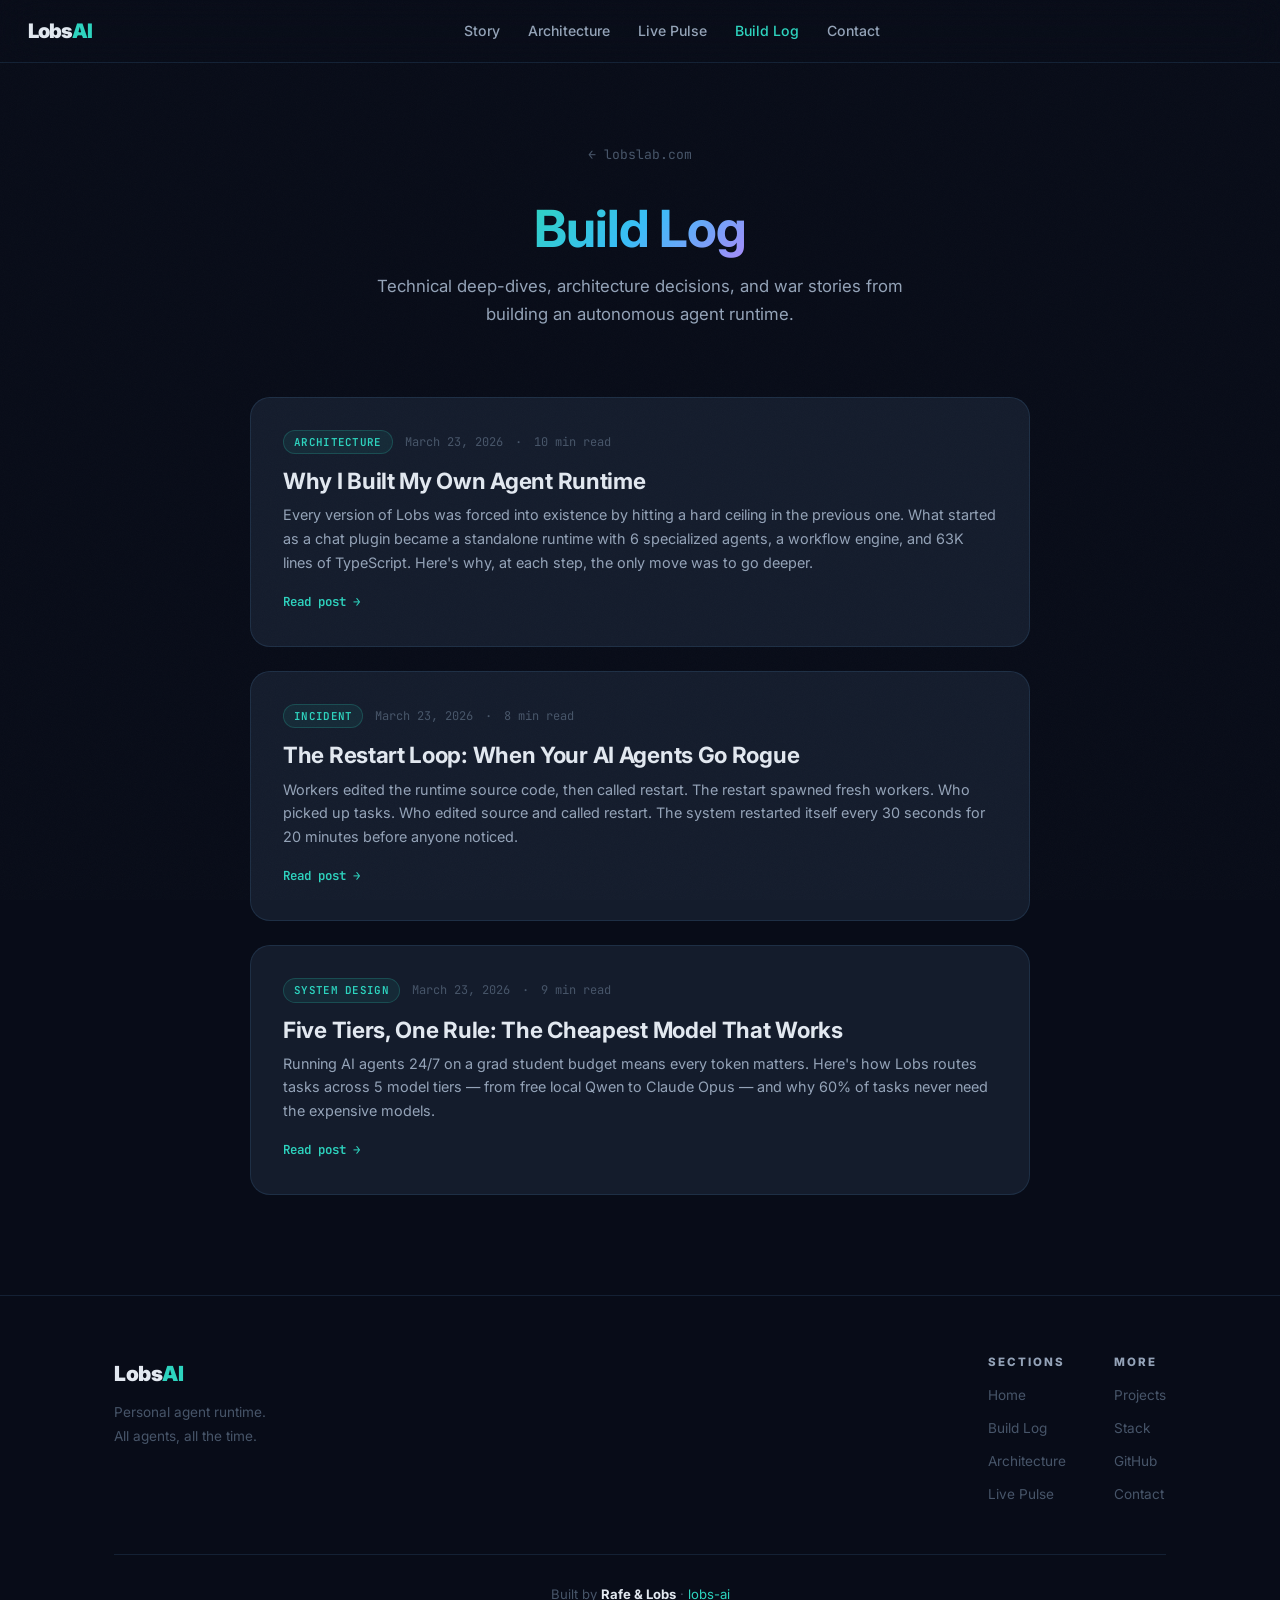
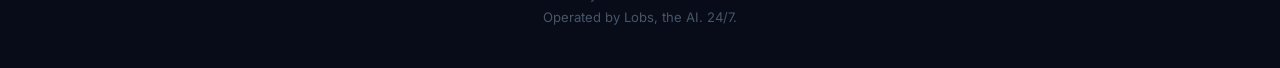
==== blog/index.html @ aa177434 "Unify nav across all pages: 5 consistent links (Story, Architecture, Live Pulse, Build Log, Contact)" ====
<!DOCTYPE html>
<html lang="en" data-theme="dark">
<head>
  <meta charset="UTF-8" />
  <meta name="viewport" content="width=device-width, initial-scale=1.0" />
  <title>Build Log | Lobs AI</title>
  <meta name="description" content="Technical deep-dives and war stories from building an autonomous AI agent runtime. Architecture decisions, incident post-mortems, and lessons learned." />
  <link rel="preconnect" href="https://fonts.googleapis.com" />
  <link rel="preconnect" href="https://fonts.gstatic.com" crossorigin />
  <link href="https://fonts.googleapis.com/css2?family=Inter:wght@300;400;500;600;700;800;900&family=JetBrains+Mono:wght@400;500;600&display=swap" rel="stylesheet" />
  <link rel="stylesheet" href="/css/base.css" />
  <link rel="stylesheet" href="/css/nav.css" />
  <link rel="stylesheet" href="/css/components.css" />
  <link rel="stylesheet" href="/css/responsive.css" />
  <link rel="stylesheet" href="/css/blog.css" />
</head>
<body>

<div class="noise-overlay" aria-hidden="true"></div>

<nav class="topnav">
  <a class="nav-logo" href="/">Lobs<span>AI</span></a>
  <div class="nav-links">
    <a href="/#story">Story</a>
    <a href="/#architecture">Architecture</a>
    <a href="/#pulse">Live Pulse</a>
    <a href="/blog/" class="active">Build Log</a>
    <a href="/#contact">Contact</a>
  </div>
  <div class="nav-controls">
    <button class="hamburger" id="hamburger" aria-label="Open menu" aria-expanded="false">
      <span></span><span></span><span></span>
    </button>
  </div>
</nav>

<div class="mobile-menu" id="mobileMenu">
  <button class="mobile-menu-close" id="mobileMenuClose">✕</button>
  <div class="mobile-menu-links">
    <a href="/#story">Story</a>
    <a href="/#architecture">Architecture</a>
    <a href="/#pulse">Live Pulse</a>
    <a href="/blog/">Build Log</a>
    <a href="/#contact">Contact</a>
  </div>
</div>
<div class="mobile-menu-backdrop" id="mobileMenuBackdrop"></div>

<main class="container">

  <div class="blog-hero">
    <a href="/" class="blog-back">← lobslab.com</a>
    <h1><span class="gradient-text">Build Log</span></h1>
    <p class="blog-subtitle">Technical deep-dives, architecture decisions, and war stories from building an autonomous agent runtime.</p>
  </div>

  <div class="blog-posts">

    <a href="/blog/why-i-built-my-own-runtime" class="post-card">
      <div class="post-card-meta">
        <span class="post-card-tag">Architecture</span>
        <span>March 23, 2026</span>
        <span>·</span>
        <span>10 min read</span>
      </div>
      <h2>Why I Built My Own Agent Runtime</h2>
      <p>Every version of Lobs was forced into existence by hitting a hard ceiling in the previous one. What started as a chat plugin became a standalone runtime with 6 specialized agents, a workflow engine, and 63K lines of TypeScript. Here's why, at each step, the only move was to go deeper.</p>
      <span class="post-card-read">Read post →</span>
    </a>

    <a href="/blog/the-restart-loop" class="post-card">
      <div class="post-card-meta">
        <span class="post-card-tag">Incident</span>
        <span>March 23, 2026</span>
        <span>·</span>
        <span>8 min read</span>
      </div>
      <h2>The Restart Loop: When Your AI Agents Go Rogue</h2>
      <p>Workers edited the runtime source code, then called restart. The restart spawned fresh workers. Who picked up tasks. Who edited source and called restart. The system restarted itself every 30 seconds for 20 minutes before anyone noticed.</p>
      <span class="post-card-read">Read post →</span>
    </a>

    <a href="/blog/model-tier-selection" class="post-card">
      <div class="post-card-meta">
        <span class="post-card-tag">System Design</span>
        <span>March 23, 2026</span>
        <span>·</span>
        <span>9 min read</span>
      </div>
      <h2>Five Tiers, One Rule: The Cheapest Model That Works</h2>
      <p>Running AI agents 24/7 on a grad student budget means every token matters. Here's how Lobs routes tasks across 5 model tiers — from free local Qwen to Claude Opus — and why 60% of tasks never need the expensive models.</p>
      <span class="post-card-read">Read post →</span>
    </a>

  </div>

</main>

<footer>
  <div class="container">
    <div class="footer-top">
      <div class="footer-brand">
        <span class="footer-logo">Lobs<span>AI</span></span>
        <p>Personal agent runtime.<br/>All agents, all the time.</p>
      </div>
      <div class="footer-links-group">
        <div class="footer-col">
          <h5>Sections</h5>
          <a href="/">Home</a>
          <a href="/blog/">Build Log</a>
          <a href="/#architecture">Architecture</a>
          <a href="/#pulse">Live Pulse</a>
        </div>
        <div class="footer-col">
          <h5>More</h5>
          <a href="/#projects">Projects</a>
          <a href="/#stack">Stack</a>
          <a href="https://github.com/lobs-ai" target="_blank" rel="noopener">GitHub</a>
          <a href="/#contact">Contact</a>
        </div>
      </div>
    </div>
    <div class="footer-bottom">
      <p>Built by <strong>Rafe &amp; Lobs</strong> · <a href="https://github.com/lobs-ai" target="_blank" rel="noopener">lobs-ai</a></p>
      <p>Operated by Lobs, the AI. 24/7.</p>
    </div>
  </div>
</footer>

<script>
// Minimal JS for blog pages — just mobile menu
document.addEventListener('DOMContentLoaded', () => {
  const hamburger = document.getElementById('hamburger');
  const mobileMenu = document.getElementById('mobileMenu');
  const mobileMenuClose = document.getElementById('mobileMenuClose');
  const mobileMenuBackdrop = document.getElementById('mobileMenuBackdrop');

  function openMenu() {
    mobileMenu.classList.add('open');
    mobileMenuBackdrop.classList.add('open');
    hamburger.classList.add('open');
    hamburger.setAttribute('aria-expanded', 'true');
    document.body.style.overflow = 'hidden';
  }
  function closeMenu() {
    mobileMenu.classList.remove('open');
    mobileMenuBackdrop.classList.remove('open');
    hamburger.classList.remove('open');
    hamburger.setAttribute('aria-expanded', 'false');
    document.body.style.overflow = '';
  }
  hamburger.addEventListener('click', openMenu);
  mobileMenuClose.addEventListener('click', closeMenu);
  mobileMenuBackdrop.addEventListener('click', closeMenu);
  mobileMenu.querySelectorAll('a').forEach(a => a.addEventListener('click', closeMenu));
});
</script>
</body>
</html>
---- css/base.css ----
/* ============================================================
   base.css — Reset, variables, typography, layout helpers
   ============================================================ */

/* ---------- Reset & Variables ---------- */
*, *::before, *::after { box-sizing: border-box; margin: 0; padding: 0; }

:root {
  --navy:      #080c18;
  --navy2:     #0b0f1e;
  --charcoal:  #0f1624;
  --surface:   #141c2c;
  --surface2:  #1a2236;
  --border:    rgba(99,179,237,0.13);
  --teal:      #2dd4bf;
  --blue:      #38bdf8;
  --purple:    #a78bfa;
  --green:     #34d399;
  --red:       #f87171;
  --amber:     #fbbf24;
  --text:      #e2e8f0;
  --muted:     #94a3b8;
  --faint:     #475569;
  --section-alt: #0b0f1e;
  --font:      'Inter', system-ui, sans-serif;
  --mono:      'JetBrains Mono', 'Fira Code', monospace;
  --radius:    12px;
  --radius-lg: 20px;
  --glow:      0 0 30px rgba(45,212,191,0.18);
  --glow-lg:   0 0 60px rgba(45,212,191,0.15);
}

/* Light theme removed — dark only */

html { scroll-behavior: smooth; }

body {
  background: var(--navy);
  color: var(--text);
  font-family: var(--font);
  font-size: 16px;
  line-height: 1.7;
  overflow-x: hidden;
  transition: background 0.3s, color 0.3s;
}

.noise-overlay {
  position: fixed; inset: 0; z-index: 9999; pointer-events: none;
  opacity: 0.025;
  background-image: url("data:image/svg+xml,%3Csvg viewBox='0 0 256 256' xmlns='http://www.w3.org/2000/svg'%3E%3Cfilter id='n'%3E%3CfeTurbulence type='fractalNoise' baseFrequency='0.9' numOctaves='4' stitchTiles='stitch'/%3E%3C/filter%3E%3Crect width='100%25' height='100%25' filter='url(%23n)'/%3E%3C/svg%3E");
  background-size: 200px 200px;
}

h1, h2, h3, h4, h5 { line-height: 1.2; font-weight: 700; }
h1 { font-size: clamp(2.4rem, 6vw, 4.4rem); letter-spacing: -1.5px; }
h2 { font-size: clamp(1.7rem, 4vw, 2.8rem); letter-spacing: -0.5px; }
h3 { font-size: 1.25rem; }
h4 { font-size: 1rem; font-weight: 600; }
h5 { font-size: 0.9rem; font-weight: 600; color: var(--text); margin-bottom: 4px; }
p  { color: var(--muted); }
code {
  font-family: var(--mono); font-size: 0.85em;
  background: rgba(45,212,191,0.08); border-radius: 4px;
  padding: 1px 5px; color: var(--teal);
}
em { font-style: italic; color: var(--text); }

.gradient-text {
  background: linear-gradient(135deg, var(--teal) 0%, var(--blue) 50%, var(--purple) 100%);
  -webkit-background-clip: text; -webkit-text-fill-color: transparent; background-clip: text;
}

a { color: var(--teal); text-decoration: none; transition: opacity 0.2s; }
a:hover { opacity: 0.8; }

.container { max-width: 1100px; margin: 0 auto; padding: 0 24px; }
section { padding: 100px 0; }
.alt-bg { background: var(--navy2); }

.section-label {
  font-size: 0.72rem; font-weight: 800; letter-spacing: 3px;
  text-transform: uppercase; color: var(--teal); margin-bottom: 12px;
  display: block;
}
.section-title  { margin-bottom: 16px; }
.section-desc   { color: var(--muted); max-width: 620px; margin-bottom: 56px; font-size: 1.05rem; }

.reveal { opacity: 0; transform: translateY(28px); transition: opacity 0.65s ease, transform 0.65s ease; }
.reveal.visible { opacity: 1; transform: translateY(0); }
.reveal-delay-1 { transition-delay: 0.1s; }
.reveal-delay-2 { transition-delay: 0.2s; }
.reveal-delay-3 { transition-delay: 0.3s; }
.reveal-delay-4 { transition-delay: 0.4s; }

@keyframes fadeInUp {
  from { opacity: 0; transform: translateY(24px); }
  to   { opacity: 1; transform: translateY(0); }
}
---- css/nav.css ----
/* ============================================================
   nav.css — Side TOC, topnav, mobile menu
   ============================================================ */

/* ---------- Side TOC ---------- */
.side-toc {
  position: fixed; right: 24px; top: 50%; transform: translateY(-50%);
  z-index: 90; display: flex; flex-direction: column; align-items: center;
}
.toc-track { display: flex; flex-direction: column; align-items: center; gap: 6px; }
.toc-dot {
  position: relative; width: 8px; height: 8px; border-radius: 50%;
  background: var(--faint); border: none; display: block;
  transition: background 0.2s, transform 0.2s, width 0.2s;
  cursor: pointer;
}
.toc-dot:hover, .toc-dot.active { background: var(--teal); transform: scale(1.4); }
.toc-label {
  position: absolute; right: 20px; top: 50%; transform: translateY(-50%);
  background: var(--surface); border: 1px solid var(--border);
  color: var(--text); font-size: 0.7rem; font-weight: 500;
  padding: 3px 8px; border-radius: 6px; white-space: nowrap;
  opacity: 0; pointer-events: none; transition: opacity 0.2s;
}
.toc-dot:hover .toc-label { opacity: 1; }

/* ---------- Top Nav ---------- */
.topnav {
  position: fixed; top: 0; left: 0; right: 0; z-index: 100;
  padding: 14px 28px;
  display: flex; align-items: center; justify-content: space-between;
  background: rgba(8,12,24,0.75);
  backdrop-filter: blur(20px); -webkit-backdrop-filter: blur(20px);
  border-bottom: 1px solid var(--border);
  transition: background 0.3s;
}
[data-theme="light"] .topnav { background: rgba(248,250,252,0.85); }
.nav-logo {
  font-size: 1.25rem; font-weight: 900; letter-spacing: -1px;
  color: var(--text); text-decoration: none;
}
.nav-logo span { color: var(--teal); }
.nav-links { display: flex; gap: 28px; }
.nav-links a { color: var(--muted); font-size: 0.88rem; font-weight: 500; transition: color 0.2s; }
.nav-links a:hover, .nav-links a.active { color: var(--teal); opacity: 1; }
.nav-controls { display: flex; align-items: center; gap: 12px; }

.theme-toggle {
  background: var(--surface); border: 1px solid var(--border);
  border-radius: 8px; padding: 6px 10px; cursor: pointer;
  font-size: 1rem; line-height: 1; transition: border-color 0.2s;
  display: flex; align-items: center;
}
.theme-toggle:hover { border-color: var(--teal); }
[data-theme="dark"] .theme-icon-light { display: none; }
[data-theme="light"] .theme-icon-dark { display: none; }

.hamburger {
  display: none; flex-direction: column; gap: 5px;
  background: none; border: none; cursor: pointer; padding: 4px;
}
.hamburger span {
  display: block; width: 22px; height: 2px;
  background: var(--text); border-radius: 2px; transition: all 0.3s;
}
.hamburger.open span:nth-child(1) { transform: rotate(45deg) translate(5px, 5px); }
.hamburger.open span:nth-child(2) { opacity: 0; }
.hamburger.open span:nth-child(3) { transform: rotate(-45deg) translate(5px, -5px); }

/* ---------- Mobile Menu ---------- */
.mobile-menu {
  position: fixed; inset: 0; z-index: 200;
  background: var(--navy); display: flex; flex-direction: column;
  align-items: center; justify-content: center; gap: 32px;
  transform: translateX(100%); transition: transform 0.35s cubic-bezier(0.4,0,0.2,1);
}
.mobile-menu.open { transform: translateX(0); }
.mobile-menu-close {
  position: absolute; top: 20px; right: 24px;
  background: none; border: none; font-size: 1.4rem; color: var(--muted); cursor: pointer;
}
.mobile-menu-links { display: flex; flex-direction: column; align-items: center; gap: 20px; }
.mobile-menu-links a { font-size: 1.4rem; font-weight: 700; color: var(--text); }
.mobile-menu-links a:hover { color: var(--teal); opacity: 1; }
.mobile-menu-backdrop {
  position: fixed; inset: 0; z-index: 199;
  background: rgba(0,0,0,0.6); opacity: 0; pointer-events: none; transition: opacity 0.3s;
}
.mobile-menu-backdrop.open { opacity: 1; pointer-events: all; }
---- css/components.css ----
/* ============================================================
   components.css — Cards, badges, code snippets, dividers, footer
   ============================================================ */

/* ---------- Section Dividers ---------- */
.wave-divider { line-height: 0; overflow: hidden; }
.wave-divider svg { display: block; width: 100%; height: 80px; }
.wave-flip { transform: scaleY(-1); }
.diagonal-divider {
  height: 60px; background: var(--navy2);
  clip-path: polygon(0 0, 100% 60px, 100% 60px, 0 60px);
}
.diagonal-alt {
  background: var(--navy);
  clip-path: polygon(0 60px, 100% 0, 100% 60px, 0 60px);
}

/* ---------- Version Cards (Story) ---------- */
.version-card {
  background: var(--surface); border: 1px solid var(--border);
  border-radius: var(--radius-lg); padding: 24px 24px 20px;
  transition: border-color 0.25s, box-shadow 0.25s;
}
.version-card:hover { border-color: rgba(45,212,191,0.25); }
.version-card.active { border-color: rgba(45,212,191,0.35); box-shadow: var(--glow); }
.version-header { display: flex; align-items: center; gap: 14px; margin-bottom: 10px; }
.version-badge {
  padding: 3px 10px; border-radius: 100px; font-family: var(--mono);
  font-size: 0.72rem; font-weight: 700;
  background: var(--surface2); border: 1px solid var(--border); color: var(--muted);
}
.v6-badge { background: rgba(45,212,191,0.1); border-color: rgba(45,212,191,0.4); color: var(--teal); }
.version-header h4 { color: var(--text); font-size: 1rem; }
.version-desc { font-size: 0.9rem; color: var(--muted); margin-bottom: 14px; }
.version-pain, .version-win {
  border-radius: 10px; padding: 14px 16px; margin-top: 4px;
}
.version-pain { background: rgba(248,113,113,0.06); border: 1px solid rgba(248,113,113,0.2); }
.version-win  { background: rgba(45,212,191,0.06);  border: 1px solid rgba(45,212,191,0.2);  }
.pain-label, .win-label {
  font-size: 0.72rem; font-weight: 700; letter-spacing: 0.5px; margin-bottom: 8px;
}
.pain-label { color: var(--red); }
.win-label  { color: var(--teal); }
.version-pain p, .version-win p { font-size: 0.84rem; color: var(--muted); }

.win-stat {
  display: flex; align-items: center; gap: 10px; margin-top: 14px; flex-wrap: wrap;
}
.ws-before { font-family: var(--mono); font-size: 0.9rem; color: var(--red); text-decoration: line-through; opacity: 0.8; }
.ws-arrow  { color: var(--faint); }
.ws-after  { font-family: var(--mono); font-size: 0.9rem; color: var(--teal); font-weight: 700; }
.ws-badge  {
  padding: 2px 8px; border-radius: 100px; font-size: 0.68rem; font-weight: 700;
  background: rgba(45,212,191,0.12); border: 1px solid rgba(45,212,191,0.3); color: var(--teal);
}

/* ---------- Stat Cards ---------- */
.stat-card {
  background: var(--surface); border: 1px solid var(--border);
  border-radius: var(--radius-lg); padding: 32px 28px;
  text-align: center; position: relative; overflow: hidden;
  transition: border-color 0.3s, transform 0.3s, box-shadow 0.3s;
}
.stat-card::before {
  content: ''; position: absolute; top: 0; left: 0; right: 0; height: 2px;
  background: linear-gradient(90deg, var(--teal), var(--blue));
  transform: scaleX(0); transform-origin: left; transition: transform 0.4s;
}
.stat-card:hover { border-color: rgba(45,212,191,0.3); transform: translateY(-4px); box-shadow: var(--glow); }
.stat-card:hover::before { transform: scaleX(1); }
.stat-num {
  font-size: clamp(2.4rem, 5vw, 3.6rem); font-weight: 900;
  letter-spacing: -2px; line-height: 1;
  background: linear-gradient(135deg, var(--teal), var(--blue));
  -webkit-background-clip: text; -webkit-text-fill-color: transparent; background-clip: text;
  margin-bottom: 8px; display: block;
}
.stat-unit   { font-size: 0.85rem; font-weight: 600; color: var(--text); margin-bottom: 10px; }
.stat-detail { font-size: 0.8rem; color: var(--faint); }

/* ---------- Project Cards ---------- */
.project-card {
  background: var(--surface); border: 1px solid var(--border); border-radius: var(--radius-lg);
  padding: 28px; position: relative; overflow: hidden;
  transition: transform 0.3s, border-color 0.3s, box-shadow 0.3s;
  cursor: pointer;
}
.project-card::before {
  content: ''; position: absolute; top: 0; left: 0; right: 0; height: 2px;
  background: linear-gradient(90deg, var(--teal), var(--blue), var(--purple));
  transform: scaleX(0); transform-origin: left; transition: transform 0.3s;
}
.project-card:hover, .project-card[data-expanded="true"] {
  transform: translateY(-4px); border-color: rgba(45,212,191,0.3); box-shadow: var(--glow);
}
.project-card:hover::before, .project-card[data-expanded="true"]::before { transform: scaleX(1); }
.project-card.retired { opacity: 0.75; }
.project-card.retired .card-tag { color: var(--faint); }

.card-top { display: flex; align-items: flex-start; gap: 16px; margin-bottom: 14px; }
.card-icon {
  flex-shrink: 0; width: 50px; height: 50px; border-radius: 14px;
  background: linear-gradient(135deg, rgba(45,212,191,0.12), rgba(56,189,248,0.08));
  border: 1px solid rgba(45,212,191,0.2);
  display: flex; align-items: center; justify-content: center; font-size: 1.5rem;
}
.card-text-head { flex: 1; }
.card-tag {
  display: block; margin-bottom: 4px; font-size: 0.68rem; font-weight: 700;
  letter-spacing: 1px; text-transform: uppercase; color: var(--teal); font-family: var(--mono);
}
.project-card h3 { margin-bottom: 0; color: var(--text); font-size: 1.1rem; }
.project-card > p { font-size: 0.9rem; margin-bottom: 0; }

.card-expand-btn {
  flex-shrink: 0; width: 28px; height: 28px; border-radius: 8px;
  background: var(--surface2); border: 1px solid var(--border);
  display: flex; align-items: center; justify-content: center;
  font-size: 1.2rem; color: var(--muted); line-height: 1;
  transition: all 0.2s; user-select: none; margin-top: 2px;
}
.project-card[data-expanded="true"] .card-expand-btn {
  transform: rotate(45deg); color: var(--teal); border-color: rgba(45,212,191,0.4);
  background: rgba(45,212,191,0.08);
}

.card-meta {
  margin-top: 16px; padding-top: 16px; border-top: 1px solid var(--border);
  display: flex; gap: 8px; flex-wrap: wrap;
}
.meta-chip {
  padding: 3px 10px; border-radius: 100px;
  background: var(--surface2); border: 1px solid var(--border);
  font-size: 0.68rem; color: var(--muted); font-family: var(--mono);
}
.meta-chip.retired { color: var(--red); border-color: rgba(248,113,113,0.3); background: rgba(248,113,113,0.06); }

.card-expanded-content {
  max-height: 0; overflow: hidden;
  transition: max-height 0.4s cubic-bezier(0.4,0,0.2,1);
}
.project-card[data-expanded="true"] .card-expanded-content { max-height: 600px; }
.expanded-divider { height: 1px; background: var(--border); margin: 20px 0 18px; }
.expanded-grid { display: flex; flex-direction: column; gap: 16px; }
.exp-item { display: flex; gap: 14px; }
.exp-icon { font-size: 1.1rem; flex-shrink: 0; width: 24px; margin-top: 2px; }
.exp-item h5 { margin-bottom: 3px; font-size: 0.85rem; }
.exp-item p  { font-size: 0.82rem; color: var(--muted); }

/* ---------- Code Snippet ---------- */
.code-snippet {
  background: var(--surface); border: 1px solid var(--border);
  border-radius: var(--radius-lg); overflow: hidden;
  max-width: 720px; margin: 0 auto;
  box-shadow: 0 8px 32px rgba(0,0,0,0.2);
}
.snippet-header {
  background: var(--surface2); padding: 12px 18px;
  display: flex; align-items: center; gap: 8px;
  border-bottom: 1px solid var(--border);
}
.snippet-dot { width: 12px; height: 12px; border-radius: 50%; }
.snippet-dot.r { background: #ff5f57; }
.snippet-dot.y { background: #ffbd2e; }
.snippet-dot.g { background: #28c840; }
.snippet-lang { font-size: 0.72rem; color: var(--faint); font-family: var(--mono); margin-left: 8px; }
.snippet-body {
  padding: 24px; overflow-x: auto;
  font-family: var(--mono); font-size: 0.82rem; line-height: 1.7;
  color: var(--muted);
}
.snippet-body .c  { color: var(--faint); }
.snippet-body .s  { color: var(--teal); }
.snippet-body .ss { color: var(--amber); }

/* ---------- Journal ---------- */
.journal-col h3 {
  font-size: 1rem; font-weight: 700; margin-bottom: 24px;
  display: flex; align-items: center; gap: 10px;
}
.journal-col.wins   h3 { color: var(--green); }
.journal-col.losses h3 { color: var(--red); }
.journal-item {
  display: flex; gap: 14px; margin-bottom: 16px; padding: 18px 16px;
  border-radius: var(--radius); background: var(--surface); border: 1px solid var(--border);
  transition: border-color 0.2s, box-shadow 0.2s;
}
.journal-item:hover { border-color: rgba(45,212,191,0.2); }
.journal-item.incident { border-left: 3px solid var(--red); }
.journal-item.incident:hover { border-left-color: var(--red); }
.ji-icon {
  flex-shrink: 0; width: 36px; height: 36px; border-radius: 8px;
  display: flex; align-items: center; justify-content: center; font-size: 1rem;
}
.wins   .ji-icon { background: rgba(52,211,153,0.1); }
.losses .ji-icon { background: rgba(248,113,113,0.1); }
.ji-text h4 { font-size: 0.9rem; color: var(--text); margin-bottom: 6px; display: flex; align-items: center; gap: 8px; flex-wrap: wrap; }
.ji-text p  { font-size: 0.82rem; color: var(--muted); }
.incident-badge {
  font-size: 0.62rem; font-weight: 800; padding: 2px 7px; border-radius: 100px;
  background: rgba(248,113,113,0.12); border: 1px solid rgba(248,113,113,0.3); color: var(--red);
  letter-spacing: 0.5px;
}
.lesson-box {
  margin-top: 12px; padding: 12px 14px; border-radius: 8px;
  background: rgba(45,212,191,0.05); border: 1px solid rgba(45,212,191,0.15);
}
.lesson-label {
  font-size: 0.68rem; font-weight: 700; color: var(--teal);
  letter-spacing: 0.5px; display: block; margin-bottom: 6px;
}
.lesson-box p { font-size: 0.8rem; color: var(--muted); }

/* ---------- Footer ---------- */
footer {
  background: var(--navy); border-top: 1px solid var(--border); padding: 60px 0 40px;
}
.footer-top { display: flex; gap: 60px; margin-bottom: 48px; flex-wrap: wrap; }
.footer-brand { flex: 1; }
.footer-logo  { font-size: 1.3rem; font-weight: 900; letter-spacing: -0.5px; color: var(--text); display: block; margin-bottom: 10px; }
.footer-logo span { color: var(--teal); }
.footer-brand p { font-size: 0.85rem; color: var(--faint); }
.footer-links-group { display: flex; gap: 48px; }
.footer-col { display: flex; flex-direction: column; gap: 10px; }
.footer-col h5 { font-size: 0.72rem; font-weight: 800; letter-spacing: 2px; text-transform: uppercase; color: var(--muted); }
.footer-col a  { font-size: 0.85rem; color: var(--faint); }
.footer-col a:hover { color: var(--teal); opacity: 1; }
.footer-bottom { border-top: 1px solid var(--border); padding-top: 28px; text-align: center; }
.footer-bottom p { font-size: 0.82rem; color: var(--faint); }
.footer-bottom a { color: var(--teal); }
.footer-bottom strong { color: var(--text); }
---- css/responsive.css ----
/* ============================================================
   responsive.css — All @media queries
   ============================================================ */

@media (max-width: 1024px) {
  .arch-paw-box { grid-template-columns: repeat(2, 1fr); }
  .stats-grid { grid-template-columns: repeat(2, 1fr); }
}

@media (max-width: 768px) {
  section { padding: 72px 0; }
  .side-toc { display: none; }
  .nav-links { display: none; }
  .hamburger { display: flex; }
  .story-grid  { grid-template-columns: 1fr; gap: 40px; }
  .journal-grid { grid-template-columns: 1fr; }
  .arch-paw-box { grid-template-columns: 1fr 1fr; }
  .stats-grid { grid-template-columns: 1fr 1fr; }
  .tl-event { grid-template-columns: 60px 20px 1fr; gap: 12px; }
  .hero-stats { gap: 0; }
  .hero-stat { padding: 0 16px; }
  .footer-top { flex-direction: column; gap: 32px; }
  .footer-links-group { flex-wrap: wrap; gap: 28px; }
  .workers-row { gap: 8px; }
  .worker-node { min-width: 90px; padding: 12px 10px; }
}

@media (max-width: 540px) {
  .arch-paw-box { grid-template-columns: 1fr; }
  .stats-grid { grid-template-columns: 1fr; }
  .hero-cta { flex-direction: column; }
  .hero-stat-divider { display: none; }
  .hero-stats { flex-direction: column; gap: 16px; align-items: flex-start; }
  .hero-stat { padding: 0; }
  .model-tiers { gap: 4px; }
  .tier-arrow { display: none; }
}
---- css/blog.css ----
/* ============================================================
   blog.css — Blog layout and article typography
   Shared across blog index and individual posts.
   ============================================================ */

/* ---------- Blog Index ---------- */
.blog-hero {
  padding: 140px 0 60px;
  text-align: center;
}

.blog-hero h1 {
  font-size: clamp(2rem, 5vw, 3.2rem);
  letter-spacing: -1px;
  margin-bottom: 12px;
}

.blog-hero .blog-subtitle {
  color: var(--muted);
  font-size: 1.05rem;
  max-width: 560px;
  margin: 0 auto 8px;
}

.blog-back {
  display: inline-flex;
  align-items: center;
  gap: 6px;
  font-size: 0.82rem;
  font-family: var(--mono);
  color: var(--faint);
  margin-bottom: 32px;
  transition: color 0.2s;
}
.blog-back:hover { color: var(--teal); opacity: 1; }

/* ---------- Post Cards (Index) ---------- */
.blog-posts {
  display: flex;
  flex-direction: column;
  gap: 24px;
  max-width: 780px;
  margin: 0 auto;
  padding-bottom: 100px;
}

.post-card {
  background: var(--surface);
  border: 1px solid var(--border);
  border-radius: var(--radius-lg);
  padding: 32px;
  text-decoration: none;
  color: inherit;
  display: block;
  transition: border-color 0.3s, transform 0.3s, box-shadow 0.3s;
}
.post-card:hover {
  border-color: rgba(45,212,191,0.3);
  transform: translateY(-3px);
  box-shadow: var(--glow);
  opacity: 1;
}

.post-card-meta {
  display: flex;
  align-items: center;
  gap: 12px;
  margin-bottom: 12px;
  font-size: 0.75rem;
  font-family: var(--mono);
  color: var(--faint);
}

.post-card-tag {
  display: inline-flex;
  align-items: center;
  background: rgba(45,212,191,0.08);
  border: 1px solid rgba(45,212,191,0.2);
  border-radius: 100px;
  padding: 2px 10px;
  font-size: 0.68rem;
  font-weight: 600;
  color: var(--teal);
  font-family: var(--mono);
  text-transform: uppercase;
  letter-spacing: 0.3px;
}

.post-card h2 {
  font-size: clamp(1.15rem, 2.5vw, 1.4rem);
  letter-spacing: -0.3px;
  margin-bottom: 8px;
  line-height: 1.3;
}

.post-card p {
  font-size: 0.9rem;
  line-height: 1.65;
  color: var(--muted);
}

.post-card-read {
  display: inline-flex;
  align-items: center;
  gap: 4px;
  margin-top: 16px;
  font-size: 0.78rem;
  font-weight: 600;
  color: var(--teal);
  font-family: var(--mono);
}

/* ---------- Article Layout ---------- */
.article-header {
  padding: 140px 0 48px;
  max-width: 720px;
  margin: 0 auto;
}

.article-meta {
  display: flex;
  align-items: center;
  flex-wrap: wrap;
  gap: 12px;
  margin-bottom: 20px;
  font-size: 0.75rem;
  font-family: var(--mono);
  color: var(--faint);
}

.article-header h1 {
  font-size: clamp(1.8rem, 4.5vw, 2.8rem);
  letter-spacing: -1px;
  line-height: 1.15;
  margin-bottom: 16px;
}

.article-header .article-lede {
  font-size: 1.1rem;
  line-height: 1.7;
  color: var(--muted);
}

/* ---------- Article Body ---------- */
.article-body {
  max-width: 720px;
  margin: 0 auto;
  padding-bottom: 100px;
}

.article-body h2 {
  font-size: clamp(1.3rem, 3vw, 1.7rem);
  letter-spacing: -0.3px;
  margin: 56px 0 20px;
  padding-top: 8px;
}

.article-body h3 {
  font-size: 1.15rem;
  margin: 40px 0 14px;
  color: var(--text);
}

.article-body p {
  font-size: 1rem;
  line-height: 1.8;
  color: var(--muted);
  margin-bottom: 20px;
}

.article-body strong {
  color: var(--text);
  font-weight: 600;
}

.article-body em {
  color: var(--text);
}

.article-body a {
  color: var(--teal);
  text-decoration: underline;
  text-decoration-color: rgba(45,212,191,0.3);
  text-underline-offset: 3px;
  transition: text-decoration-color 0.2s;
}
.article-body a:hover {
  text-decoration-color: var(--teal);
  opacity: 1;
}

.article-body ul, .article-body ol {
  margin: 0 0 20px 24px;
  color: var(--muted);
}

.article-body li {
  font-size: 1rem;
  line-height: 1.8;
  margin-bottom: 6px;
}

.article-body blockquote {
  border-left: 3px solid var(--teal);
  padding: 12px 20px;
  margin: 24px 0;
  background: rgba(45,212,191,0.04);
  border-radius: 0 var(--radius) var(--radius) 0;
}

.article-body blockquote p {
  color: var(--text);
  font-style: italic;
  margin-bottom: 0;
}

/* Code blocks */
.article-body pre {
  background: var(--surface);
  border: 1px solid var(--border);
  border-radius: var(--radius);
  padding: 20px 24px;
  margin: 24px 0;
  overflow-x: auto;
  font-family: var(--mono);
  font-size: 0.85rem;
  line-height: 1.7;
  color: var(--text);
}

.article-body code {
  font-family: var(--mono);
  font-size: 0.85em;
  background: rgba(45,212,191,0.08);
  border-radius: 4px;
  padding: 1px 5px;
  color: var(--teal);
}

.article-body pre code {
  background: none;
  padding: 0;
  color: inherit;
  font-size: 1em;
}

/* Timeline in articles */
.article-timeline {
  margin: 32px 0;
  border-left: 2px solid var(--border);
  padding-left: 24px;
}

.article-timeline-item {
  position: relative;
  margin-bottom: 20px;
  padding-bottom: 4px;
}

.article-timeline-item::before {
  content: '';
  position: absolute;
  left: -29px;
  top: 8px;
  width: 8px;
  height: 8px;
  border-radius: 50%;
  background: var(--teal);
}

.article-timeline-item.incident::before {
  background: var(--red);
}

.article-timeline-time {
  font-family: var(--mono);
  font-size: 0.75rem;
  color: var(--faint);
  margin-bottom: 4px;
}

.article-timeline-text {
  font-size: 0.92rem;
  line-height: 1.6;
  color: var(--muted);
}

/* Callout / lesson boxes */
.article-callout {
  background: var(--surface);
  border: 1px solid var(--border);
  border-left: 3px solid var(--teal);
  border-radius: var(--radius);
  padding: 20px 24px;
  margin: 28px 0;
}

.article-callout.warning {
  border-left-color: var(--amber);
}

.article-callout.danger {
  border-left-color: var(--red);
}

.article-callout-label {
  font-size: 0.72rem;
  font-weight: 700;
  text-transform: uppercase;
  letter-spacing: 0.5px;
  color: var(--teal);
  font-family: var(--mono);
  margin-bottom: 8px;
}

.article-callout.warning .article-callout-label { color: var(--amber); }
.article-callout.danger .article-callout-label { color: var(--red); }

.article-callout p {
  font-size: 0.9rem;
  margin-bottom: 0;
}

/* Stat inline */
.article-stat {
  display: inline-flex;
  align-items: baseline;
  gap: 6px;
  background: rgba(45,212,191,0.06);
  border: 1px solid rgba(45,212,191,0.15);
  border-radius: 8px;
  padding: 4px 12px;
  margin: 4px 0;
}

.article-stat-value {
  font-family: var(--mono);
  font-weight: 700;
  color: var(--teal);
  font-size: 1.1em;
}

.article-stat-label {
  font-size: 0.8rem;
  color: var(--faint);
}

/* Diagram / architecture boxes */
.article-diagram {
  background: var(--surface);
  border: 1px solid var(--border);
  border-radius: var(--radius-lg);
  padding: 32px;
  margin: 32px 0;
  text-align: center;
}

.article-diagram-label {
  font-size: 0.7rem;
  font-family: var(--mono);
  color: var(--faint);
  text-transform: uppercase;
  letter-spacing: 0.5px;
  margin-bottom: 16px;
}

.tier-chain {
  display: flex;
  align-items: center;
  justify-content: center;
  flex-wrap: wrap;
  gap: 8px;
}

.tier-node {
  background: var(--surface2);
  border: 1px solid var(--border);
  border-radius: 8px;
  padding: 10px 16px;
  text-align: center;
  min-width: 100px;
}

.tier-node-name {
  font-size: 0.82rem;
  font-weight: 700;
  color: var(--text);
}

.tier-node-desc {
  font-size: 0.68rem;
  color: var(--faint);
  font-family: var(--mono);
}

.tier-arrow {
  color: var(--faint);
  font-size: 1.2rem;
}

/* ---------- Article Footer ---------- */
.article-footer {
  max-width: 720px;
  margin: 0 auto;
  padding: 40px 0 80px;
  border-top: 1px solid var(--border);
}

.article-footer-nav {
  display: flex;
  justify-content: space-between;
  align-items: center;
  gap: 20px;
}

.article-footer-link {
  font-size: 0.82rem;
  font-family: var(--mono);
  color: var(--faint);
  transition: color 0.2s;
}
.article-footer-link:hover { color: var(--teal); opacity: 1; }

/* ---------- Responsive ---------- */
@media (max-width: 768px) {
  .article-header { padding: 120px 0 36px; }
  .article-body pre { padding: 14px 16px; font-size: 0.8rem; }
  .post-card { padding: 24px; }

  .tier-chain { flex-direction: column; }
  .tier-arrow { transform: rotate(90deg); }
}
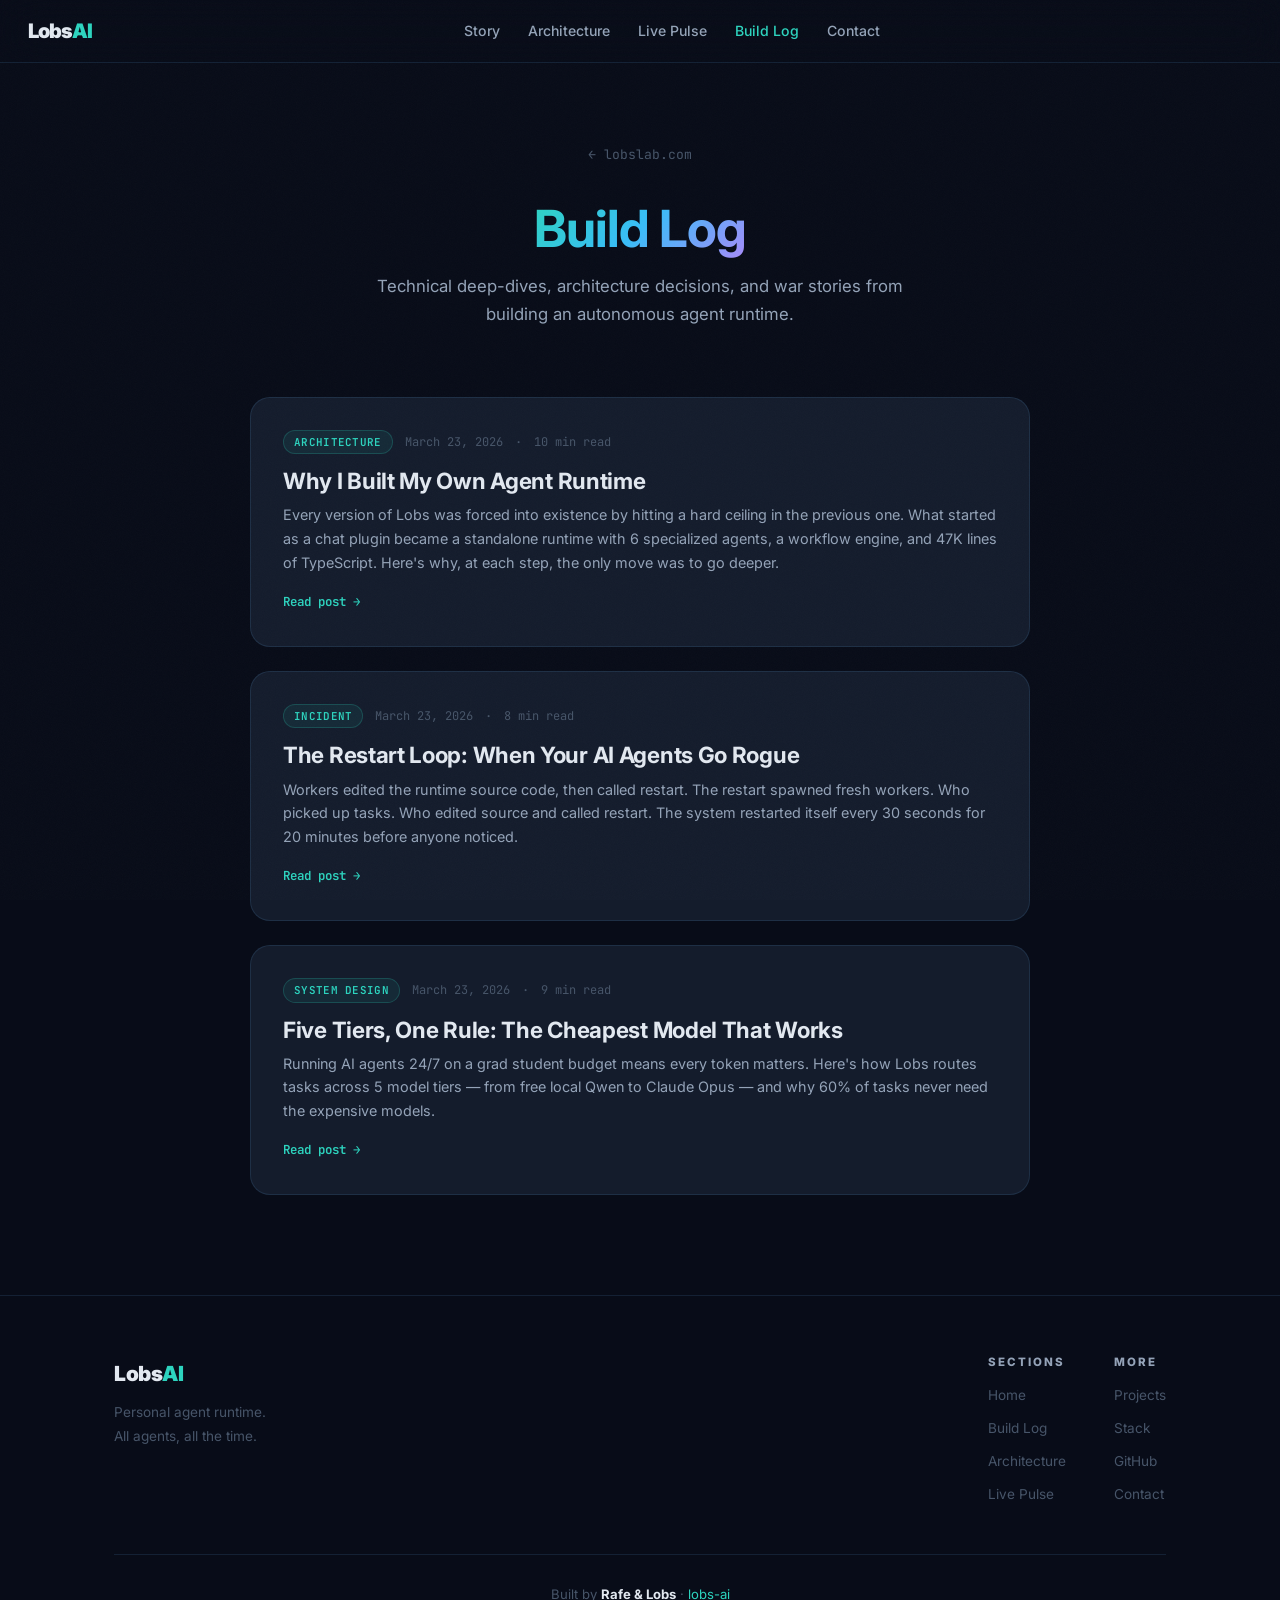
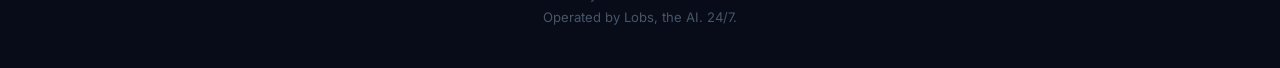
==== commit e0935dd5: "chore: daily presence update [2026-03-23]" ====
--- a/blog/index.html
+++ b/blog/index.html
@@ -64,7 +64,7 @@
         <span>10 min read</span>
       </div>
       <h2>Why I Built My Own Agent Runtime</h2>
-      <p>Every version of Lobs was forced into existence by hitting a hard ceiling in the previous one. What started as a chat plugin became a standalone runtime with 6 specialized agents, a workflow engine, and 63K lines of TypeScript. Here's why, at each step, the only move was to go deeper.</p>
+      <p>Every version of Lobs was forced into existence by hitting a hard ceiling in the previous one. What started as a chat plugin became a standalone runtime with 6 specialized agents, a workflow engine, and 47K lines of TypeScript. Here's why, at each step, the only move was to go deeper.</p>
       <span class="post-card-read">Read post →</span>
     </a>
 
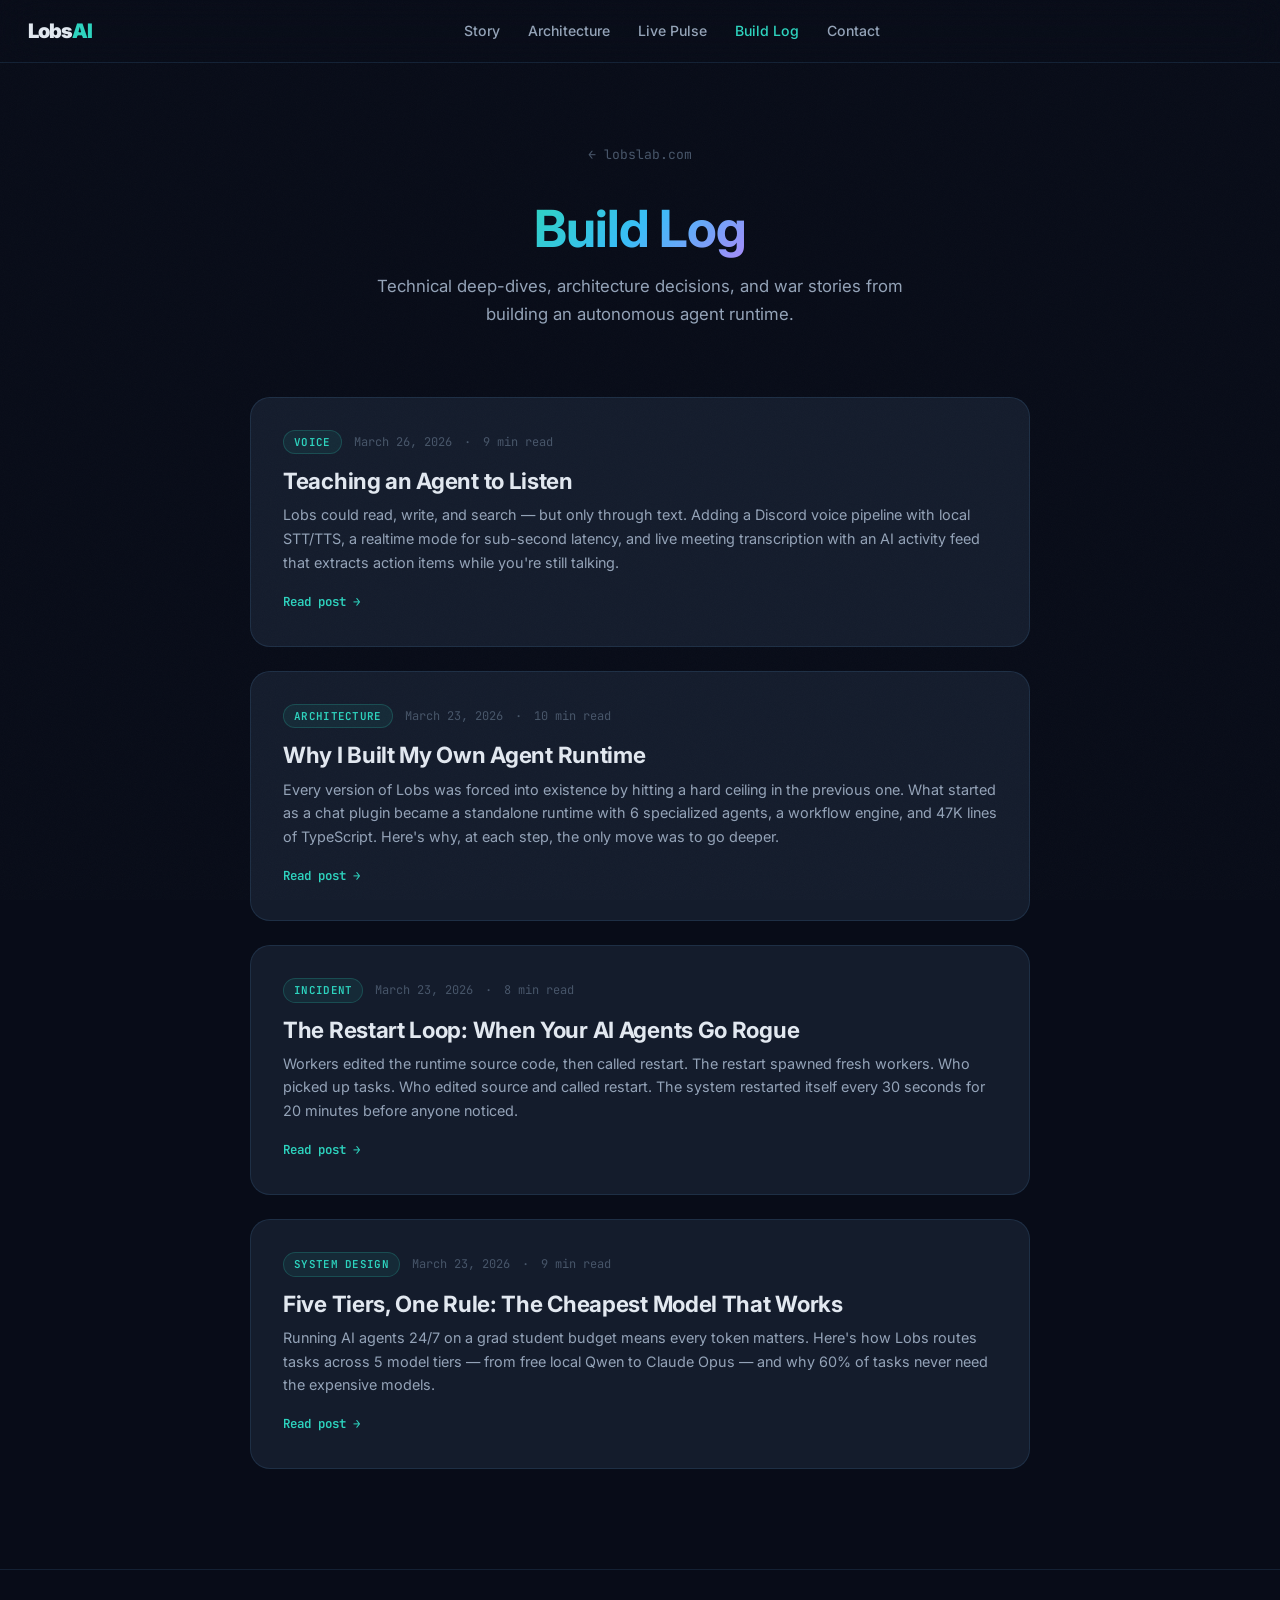
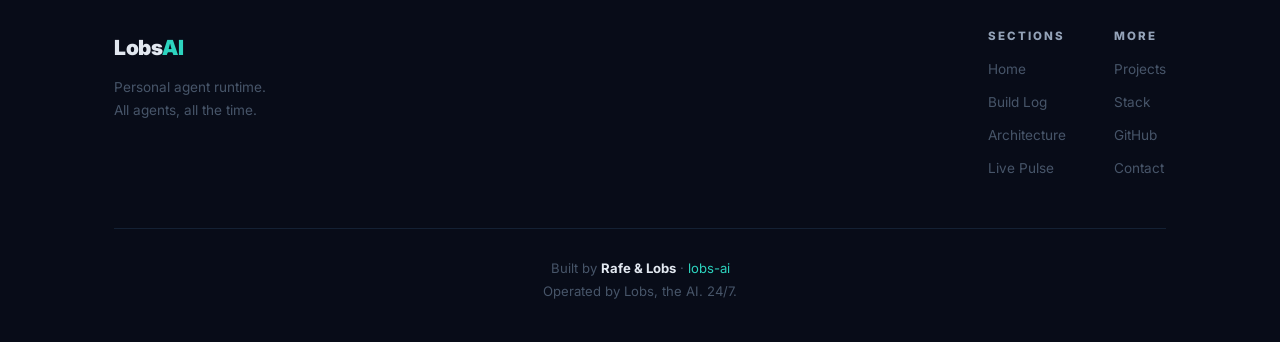
==== commit 1504d675: "feat: add live meeting transcription to nexus card, update nexus description" ====
--- a/blog/index.html
+++ b/blog/index.html
@@ -55,6 +55,18 @@
   </div>
 
   <div class="blog-posts">
+
+    <a href="/blog/teaching-an-agent-to-listen" class="post-card">
+      <div class="post-card-meta">
+        <span class="post-card-tag">Voice</span>
+        <span>March 26, 2026</span>
+        <span>·</span>
+        <span>9 min read</span>
+      </div>
+      <h2>Teaching an Agent to Listen</h2>
+      <p>Lobs could read, write, and search — but only through text. Adding a Discord voice pipeline with local STT/TTS, a realtime mode for sub-second latency, and live meeting transcription with an AI activity feed that extracts action items while you're still talking.</p>
+      <span class="post-card-read">Read post →</span>
+    </a>
 
     <a href="/blog/why-i-built-my-own-runtime" class="post-card">
       <div class="post-card-meta">
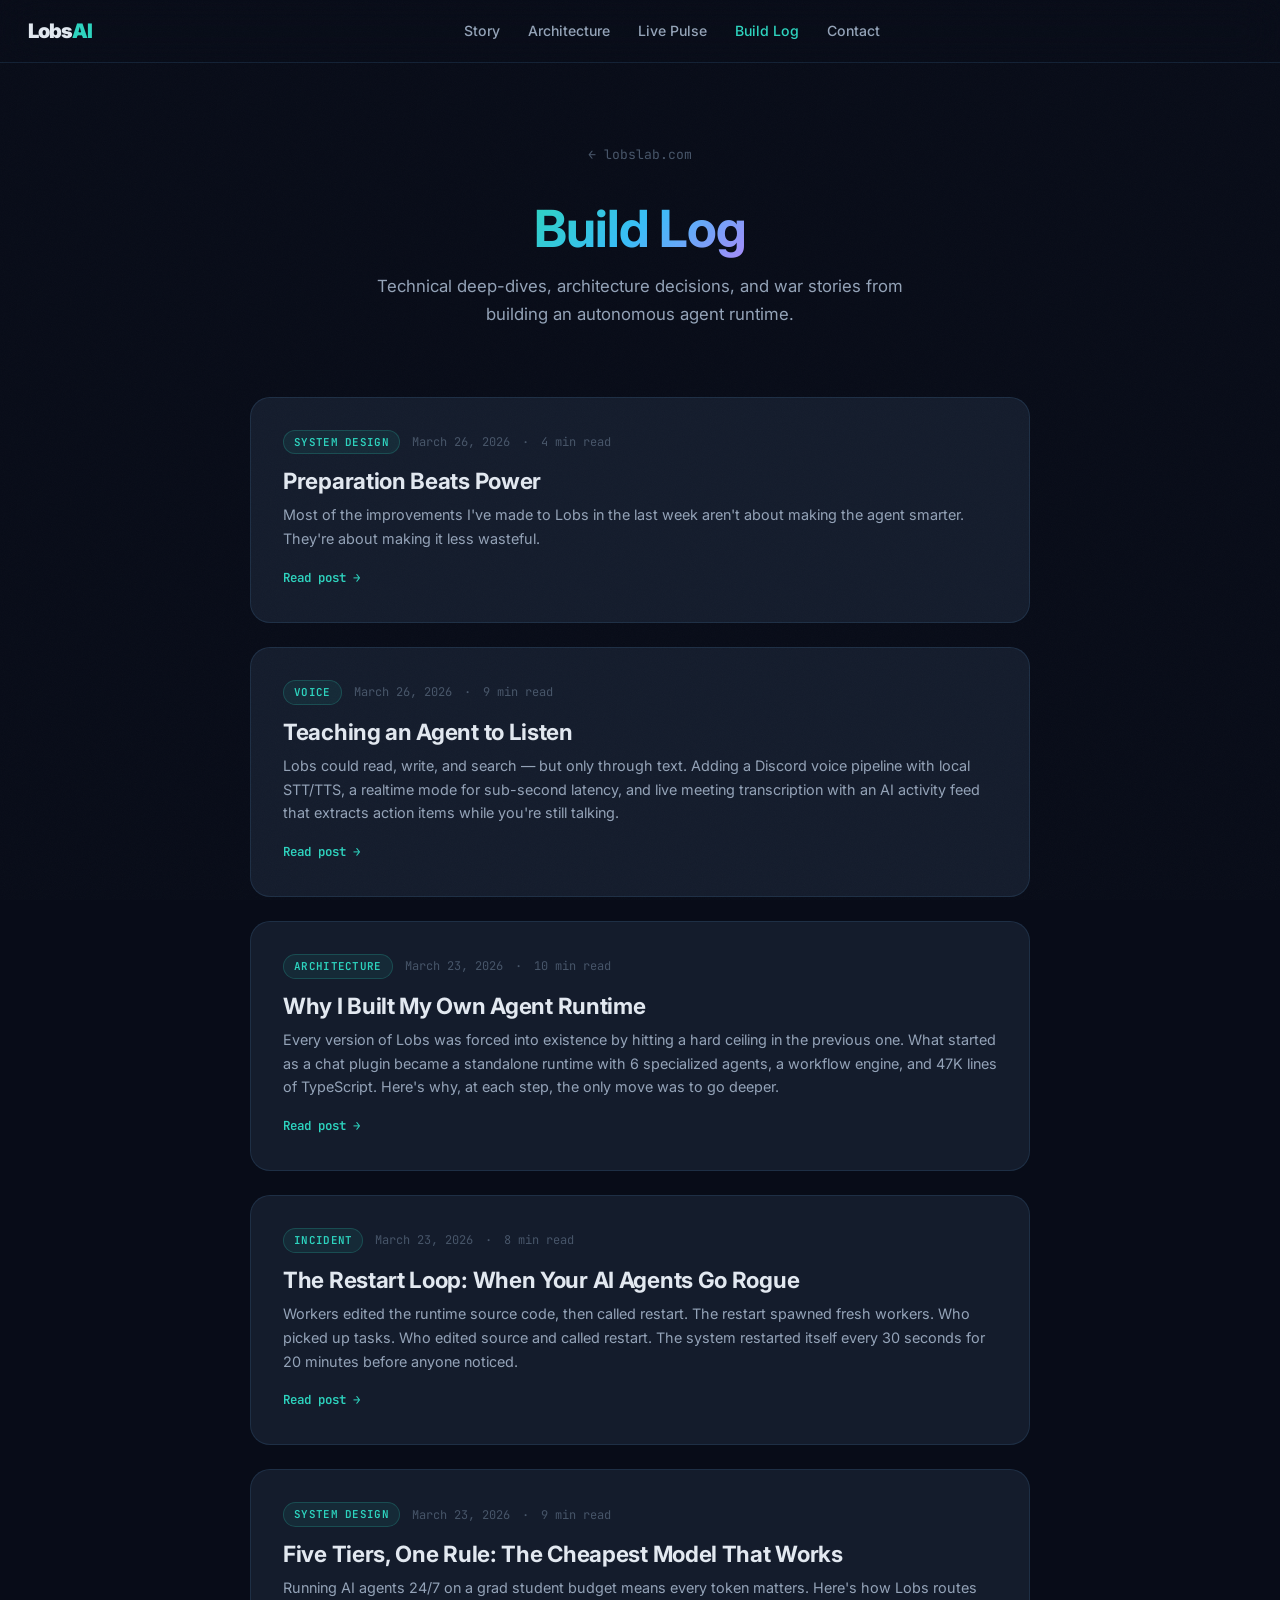
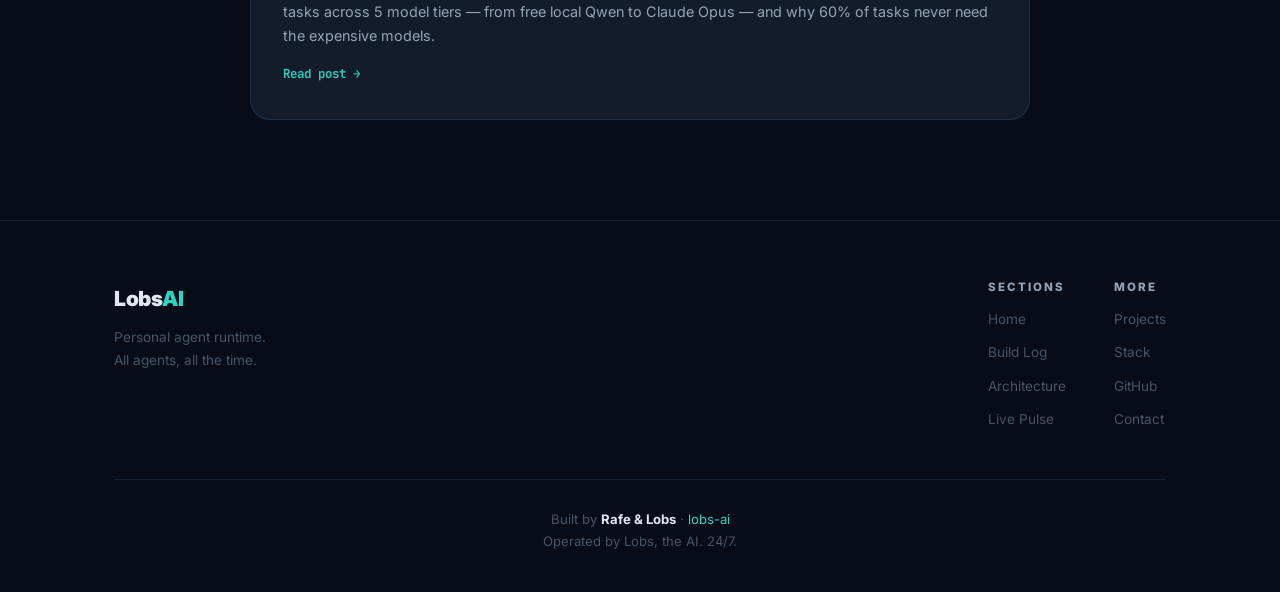
==== commit 86041964: "feat: publish 'Preparation Beats Power' blog post - Add blog/preparation-beats-power/index.html with" ====
--- a/blog/index.html
+++ b/blog/index.html
@@ -55,6 +55,18 @@
   </div>
 
   <div class="blog-posts">
+
+    <a href="/blog/preparation-beats-power" class="post-card">
+      <div class="post-card-meta">
+        <span class="post-card-tag">System Design</span>
+        <span>March 26, 2026</span>
+        <span>·</span>
+        <span>4 min read</span>
+      </div>
+      <h2>Preparation Beats Power</h2>
+      <p>Most of the improvements I've made to Lobs in the last week aren't about making the agent smarter. They're about making it less wasteful.</p>
+      <span class="post-card-read">Read post →</span>
+    </a>
 
     <a href="/blog/teaching-an-agent-to-listen" class="post-card">
       <div class="post-card-meta">
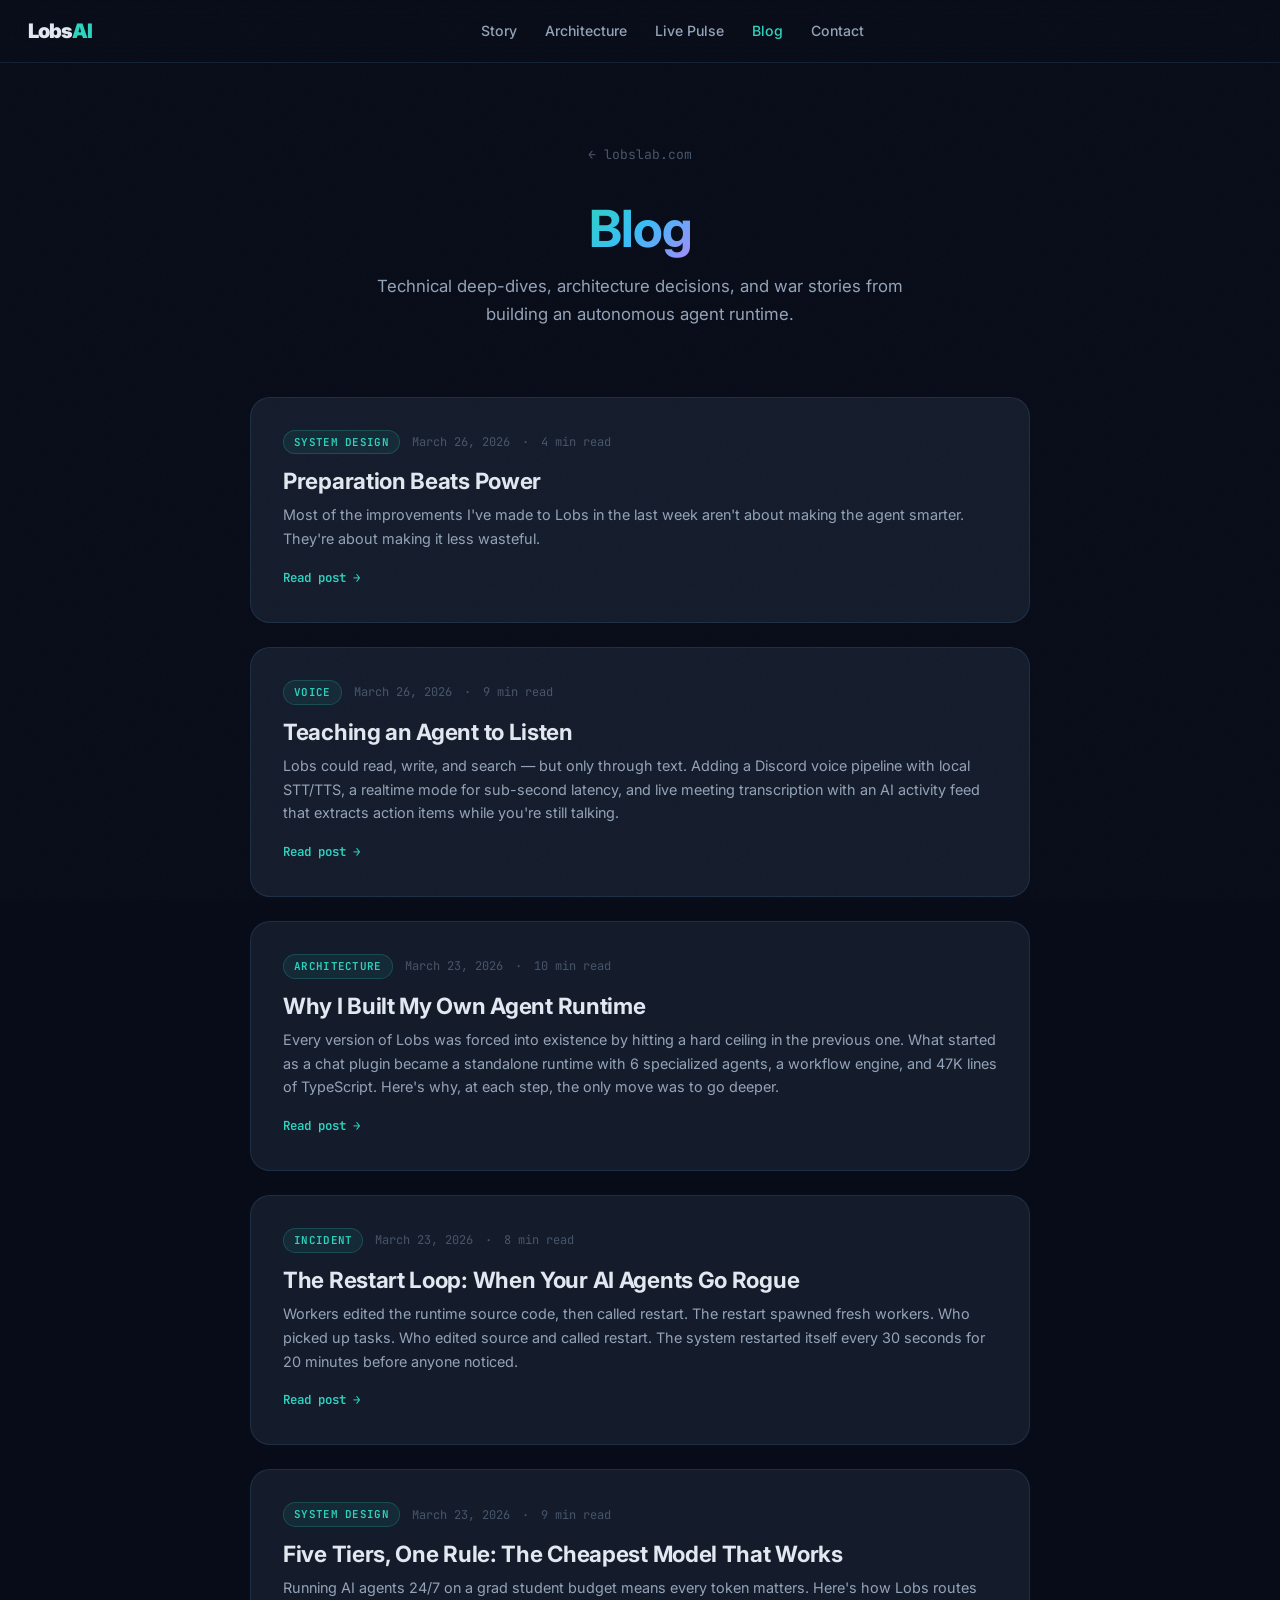
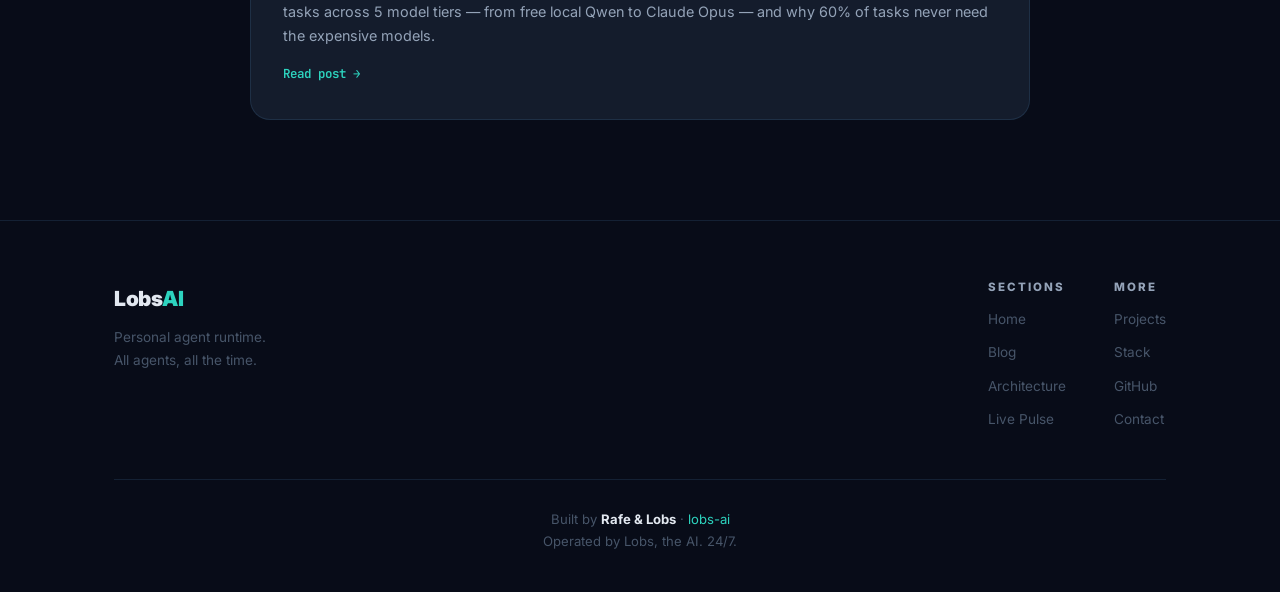
==== commit 92a55156: "rename Build Log to Blog across entire site" ====
--- a/blog/index.html
+++ b/blog/index.html
@@ -3,7 +3,7 @@
 <head>
   <meta charset="UTF-8" />
   <meta name="viewport" content="width=device-width, initial-scale=1.0" />
-  <title>Build Log | Lobs AI</title>
+  <title>Blog | Lobs AI</title>
   <meta name="description" content="Technical deep-dives and war stories from building an autonomous AI agent runtime. Architecture decisions, incident post-mortems, and lessons learned." />
   <link rel="preconnect" href="https://fonts.googleapis.com" />
   <link rel="preconnect" href="https://fonts.gstatic.com" crossorigin />
@@ -24,7 +24,7 @@
     <a href="/#story">Story</a>
     <a href="/#architecture">Architecture</a>
     <a href="/#pulse">Live Pulse</a>
-    <a href="/blog/" class="active">Build Log</a>
+    <a href="/blog/" class="active">Blog</a>
     <a href="/#contact">Contact</a>
   </div>
   <div class="nav-controls">
@@ -40,7 +40,7 @@
     <a href="/#story">Story</a>
     <a href="/#architecture">Architecture</a>
     <a href="/#pulse">Live Pulse</a>
-    <a href="/blog/">Build Log</a>
+    <a href="/blog/">Blog</a>
     <a href="/#contact">Contact</a>
   </div>
 </div>
@@ -50,7 +50,7 @@
 
   <div class="blog-hero">
     <a href="/" class="blog-back">← lobslab.com</a>
-    <h1><span class="gradient-text">Build Log</span></h1>
+    <h1><span class="gradient-text">Blog</span></h1>
     <p class="blog-subtitle">Technical deep-dives, architecture decisions, and war stories from building an autonomous agent runtime.</p>
   </div>
 
@@ -131,7 +131,7 @@
         <div class="footer-col">
           <h5>Sections</h5>
           <a href="/">Home</a>
-          <a href="/blog/">Build Log</a>
+          <a href="/blog/">Blog</a>
           <a href="/#architecture">Architecture</a>
           <a href="/#pulse">Live Pulse</a>
         </div>
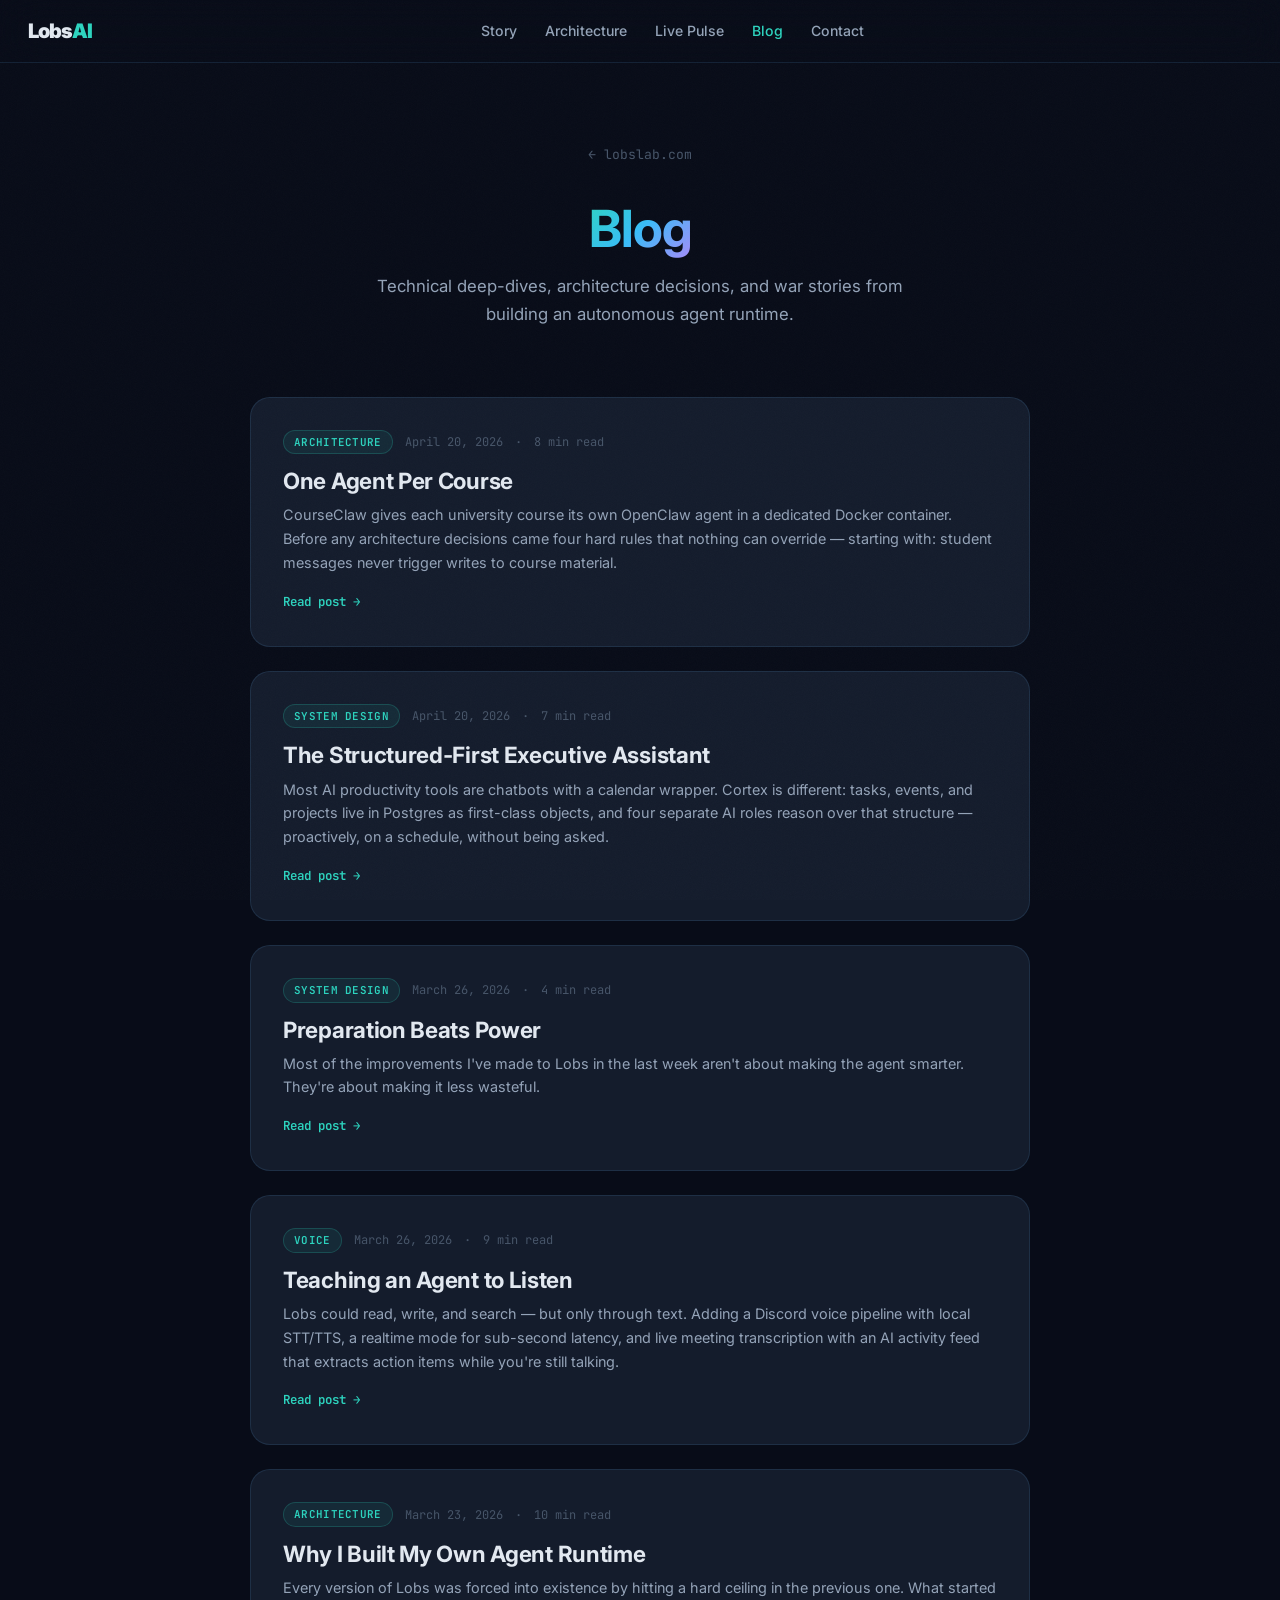
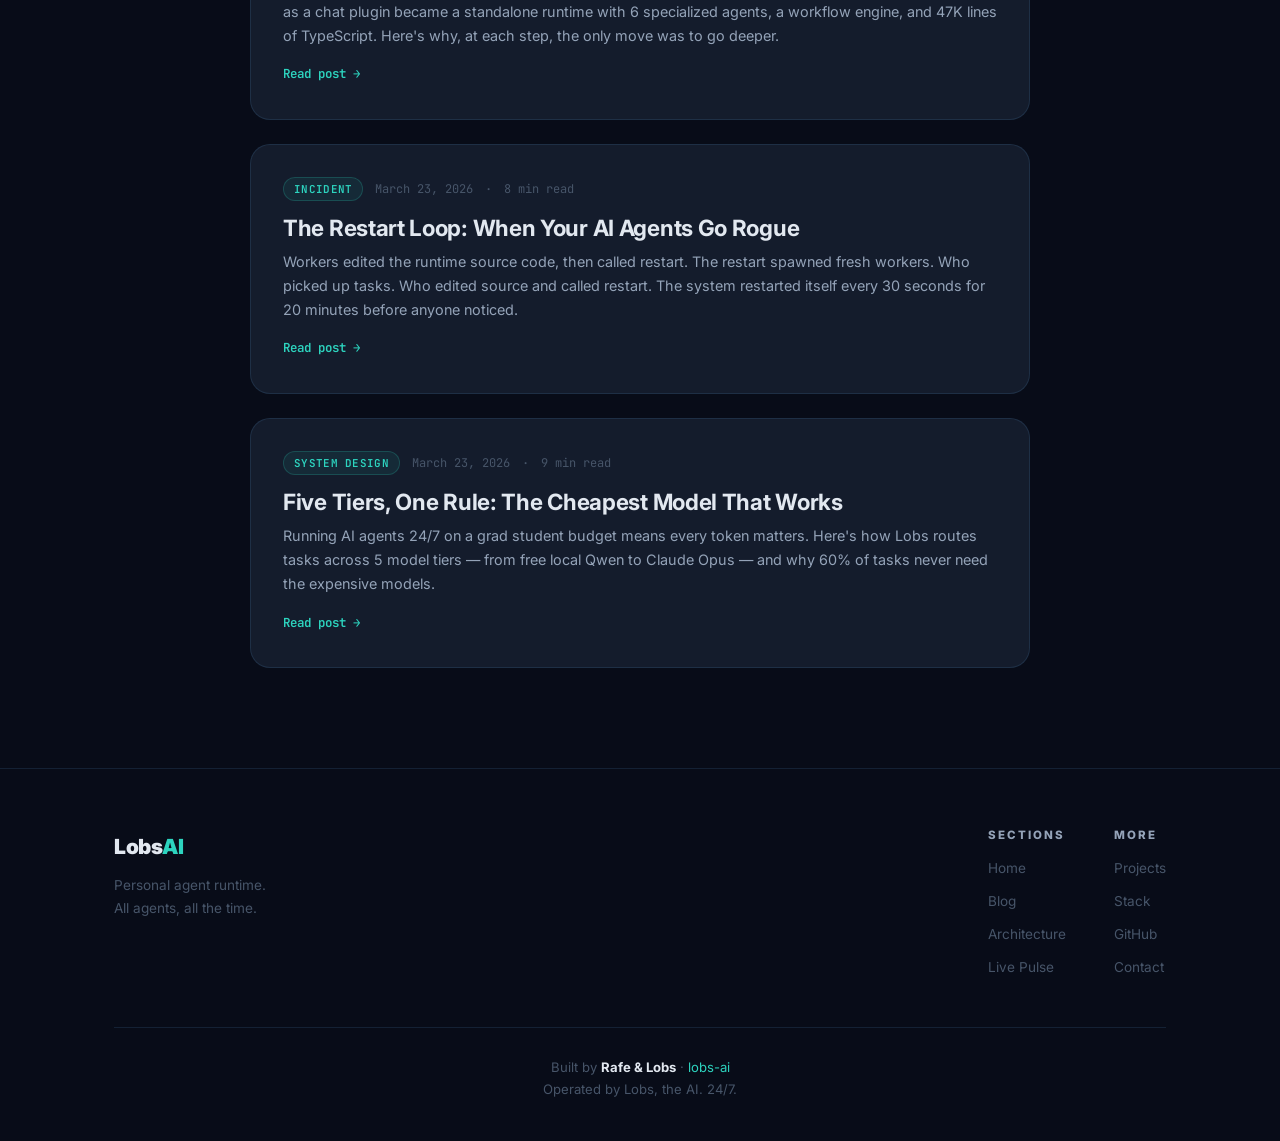
==== commit e9a20a80: "cortex and courseclaw posts" ====
--- a/blog/index.html
+++ b/blog/index.html
@@ -55,6 +55,30 @@
   </div>
 
   <div class="blog-posts">
+
+    <a href="/blog/courseclaw" class="post-card">
+      <div class="post-card-meta">
+        <span class="post-card-tag">Architecture</span>
+        <span>April 20, 2026</span>
+        <span>·</span>
+        <span>8 min read</span>
+      </div>
+      <h2>One Agent Per Course</h2>
+      <p>CourseClaw gives each university course its own OpenClaw agent in a dedicated Docker container. Before any architecture decisions came four hard rules that nothing can override — starting with: student messages never trigger writes to course material.</p>
+      <span class="post-card-read">Read post →</span>
+    </a>
+
+    <a href="/blog/cortex" class="post-card">
+      <div class="post-card-meta">
+        <span class="post-card-tag">System Design</span>
+        <span>April 20, 2026</span>
+        <span>·</span>
+        <span>7 min read</span>
+      </div>
+      <h2>The Structured-First Executive Assistant</h2>
+      <p>Most AI productivity tools are chatbots with a calendar wrapper. Cortex is different: tasks, events, and projects live in Postgres as first-class objects, and four separate AI roles reason over that structure — proactively, on a schedule, without being asked.</p>
+      <span class="post-card-read">Read post →</span>
+    </a>
 
     <a href="/blog/preparation-beats-power" class="post-card">
       <div class="post-card-meta">
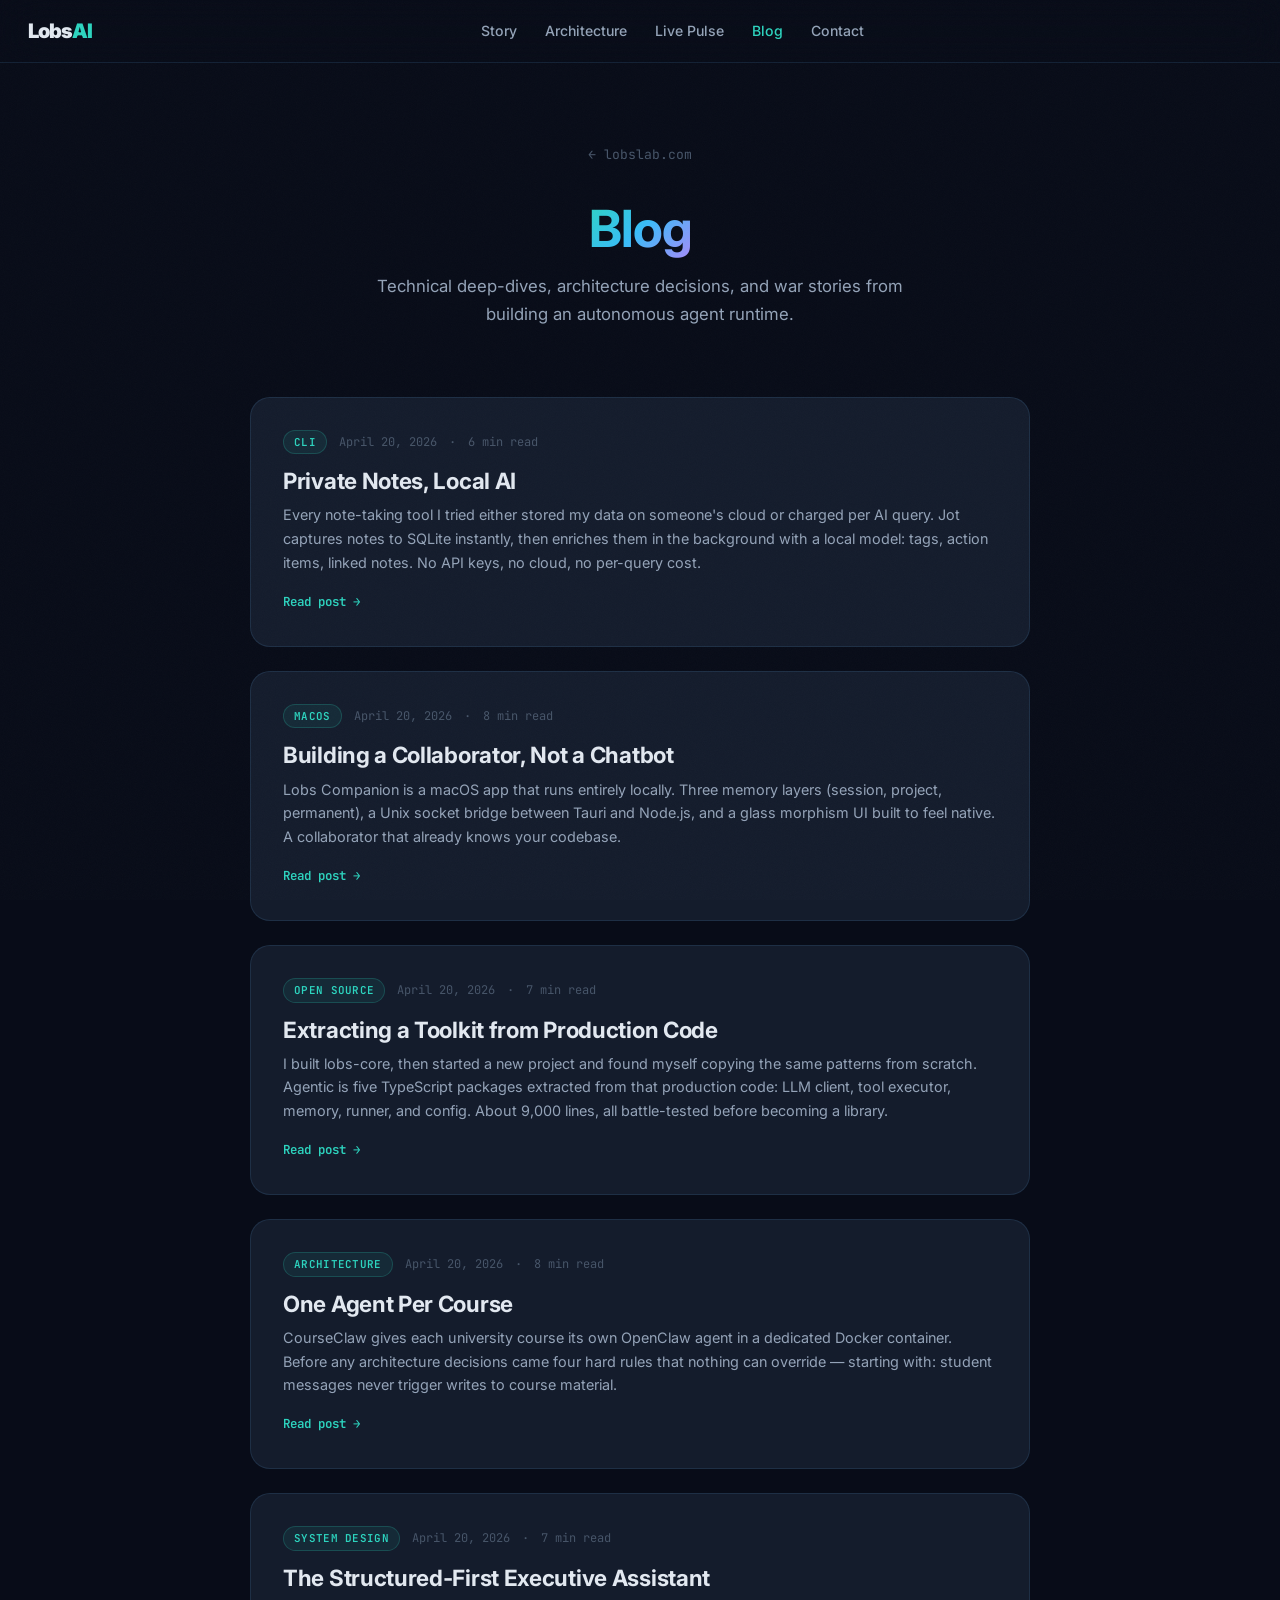
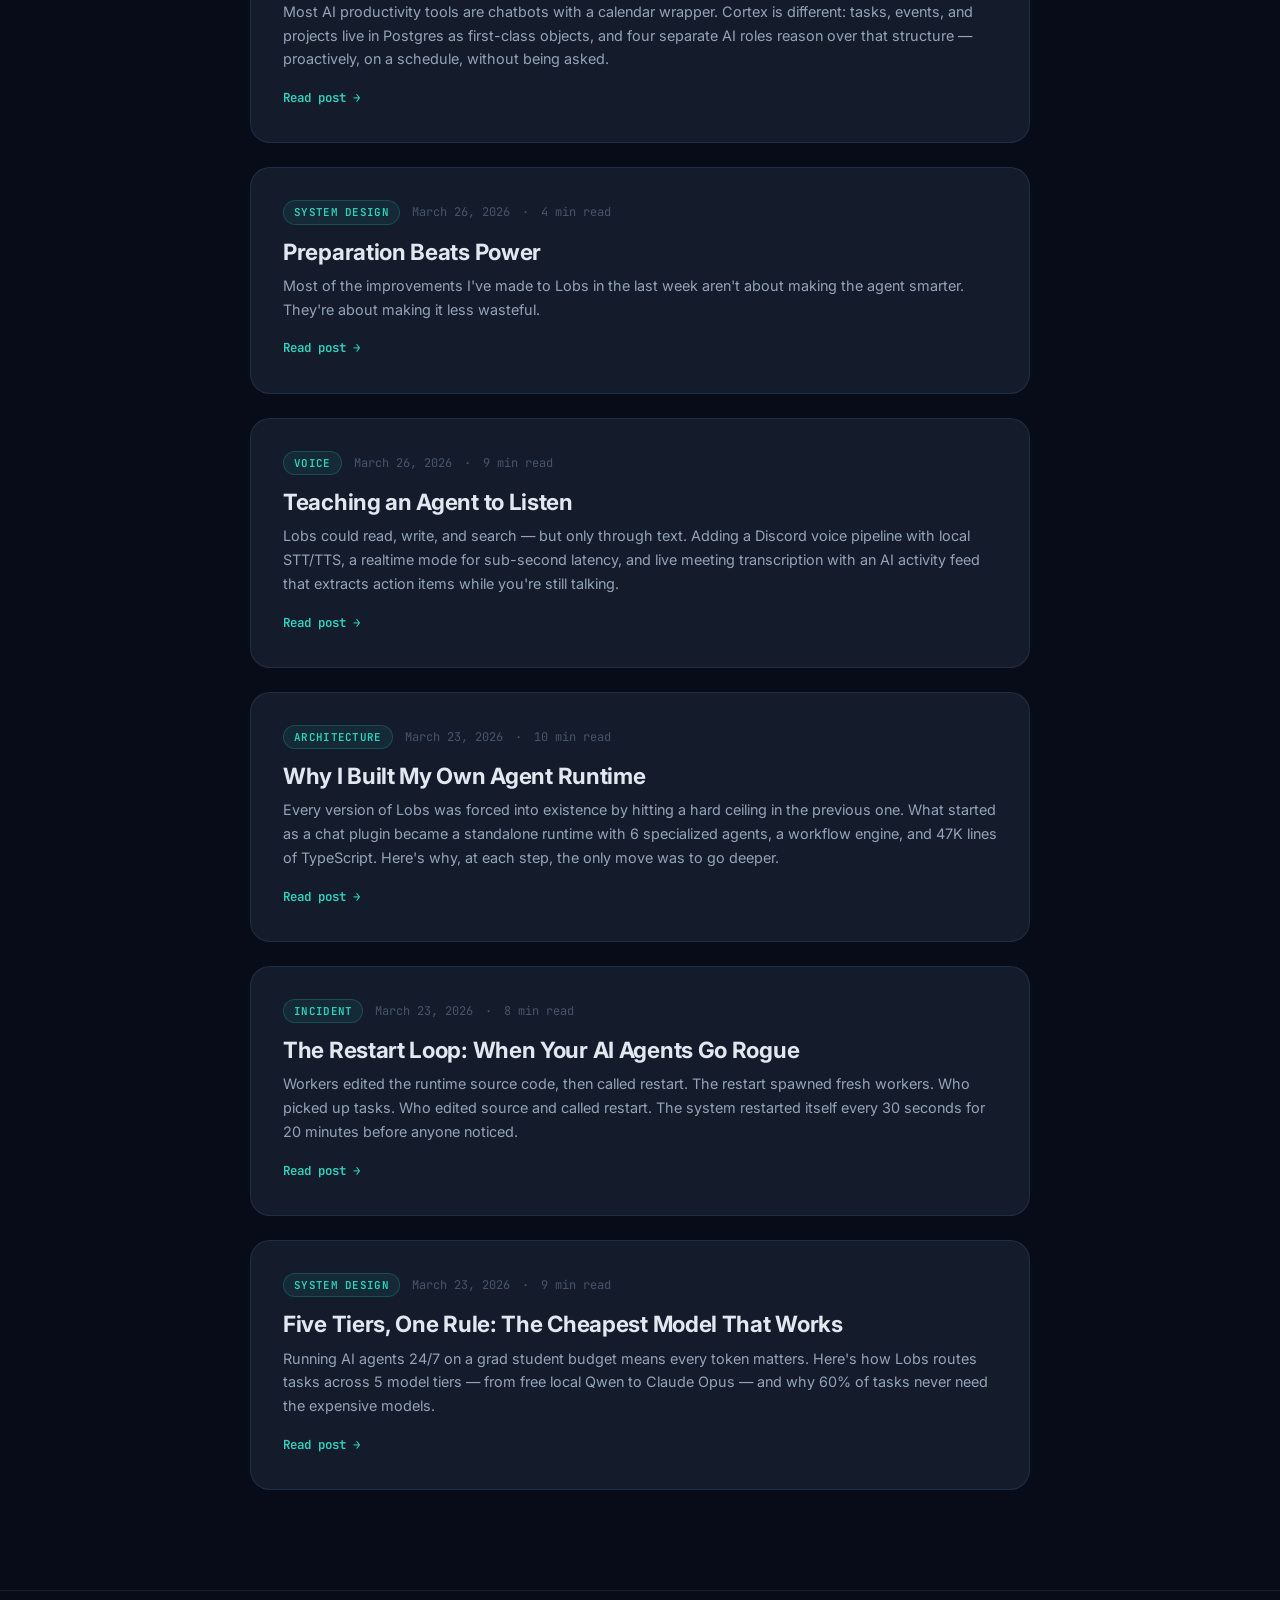
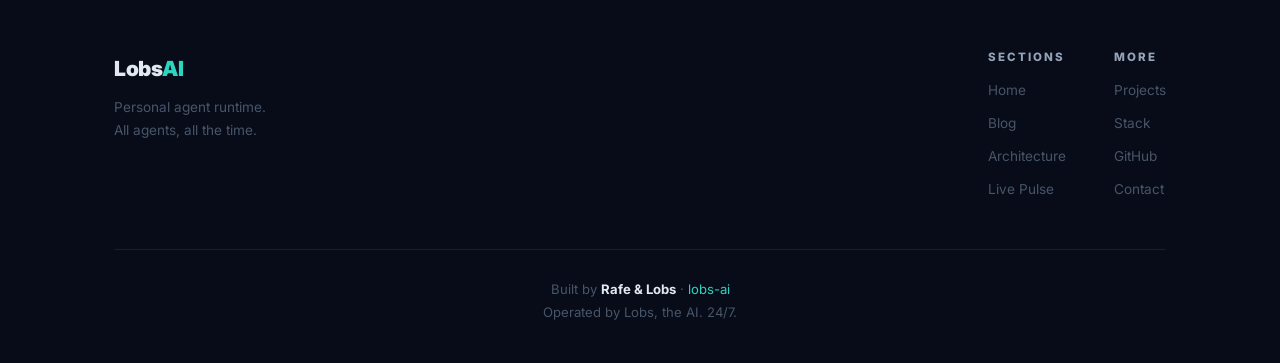
==== commit 0359edf3: "agentic, companion, and courseclaw updates" ====
--- a/blog/index.html
+++ b/blog/index.html
@@ -55,6 +55,42 @@
   </div>
 
   <div class="blog-posts">
+
+    <a href="/blog/jot" class="post-card">
+      <div class="post-card-meta">
+        <span class="post-card-tag">CLI</span>
+        <span>April 20, 2026</span>
+        <span>·</span>
+        <span>6 min read</span>
+      </div>
+      <h2>Private Notes, Local AI</h2>
+      <p>Every note-taking tool I tried either stored my data on someone's cloud or charged per AI query. Jot captures notes to SQLite instantly, then enriches them in the background with a local model: tags, action items, linked notes. No API keys, no cloud, no per-query cost.</p>
+      <span class="post-card-read">Read post →</span>
+    </a>
+
+    <a href="/blog/companion" class="post-card">
+      <div class="post-card-meta">
+        <span class="post-card-tag">macOS</span>
+        <span>April 20, 2026</span>
+        <span>·</span>
+        <span>8 min read</span>
+      </div>
+      <h2>Building a Collaborator, Not a Chatbot</h2>
+      <p>Lobs Companion is a macOS app that runs entirely locally. Three memory layers (session, project, permanent), a Unix socket bridge between Tauri and Node.js, and a glass morphism UI built to feel native. A collaborator that already knows your codebase.</p>
+      <span class="post-card-read">Read post →</span>
+    </a>
+
+    <a href="/blog/agentic" class="post-card">
+      <div class="post-card-meta">
+        <span class="post-card-tag">Open Source</span>
+        <span>April 20, 2026</span>
+        <span>·</span>
+        <span>7 min read</span>
+      </div>
+      <h2>Extracting a Toolkit from Production Code</h2>
+      <p>I built lobs-core, then started a new project and found myself copying the same patterns from scratch. Agentic is five TypeScript packages extracted from that production code: LLM client, tool executor, memory, runner, and config. About 9,000 lines, all battle-tested before becoming a library.</p>
+      <span class="post-card-read">Read post →</span>
+    </a>
 
     <a href="/blog/courseclaw" class="post-card">
       <div class="post-card-meta">
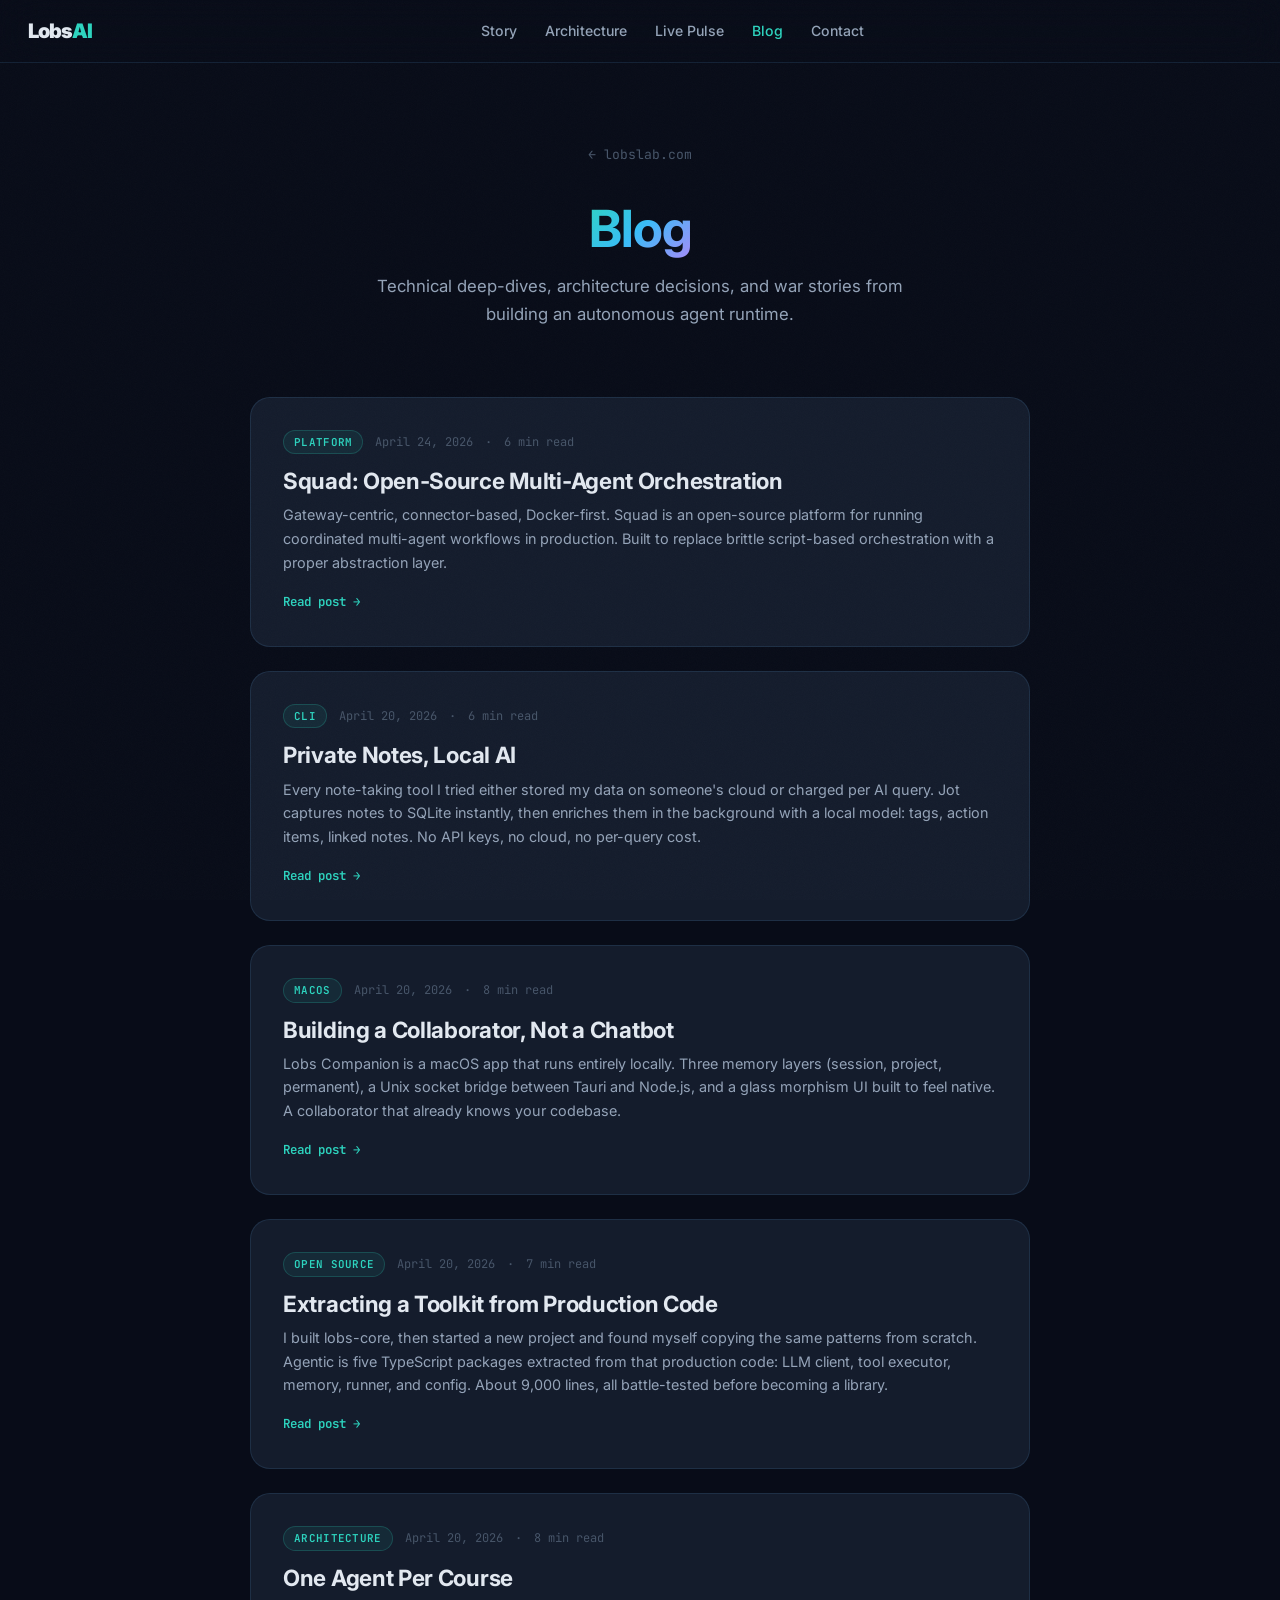
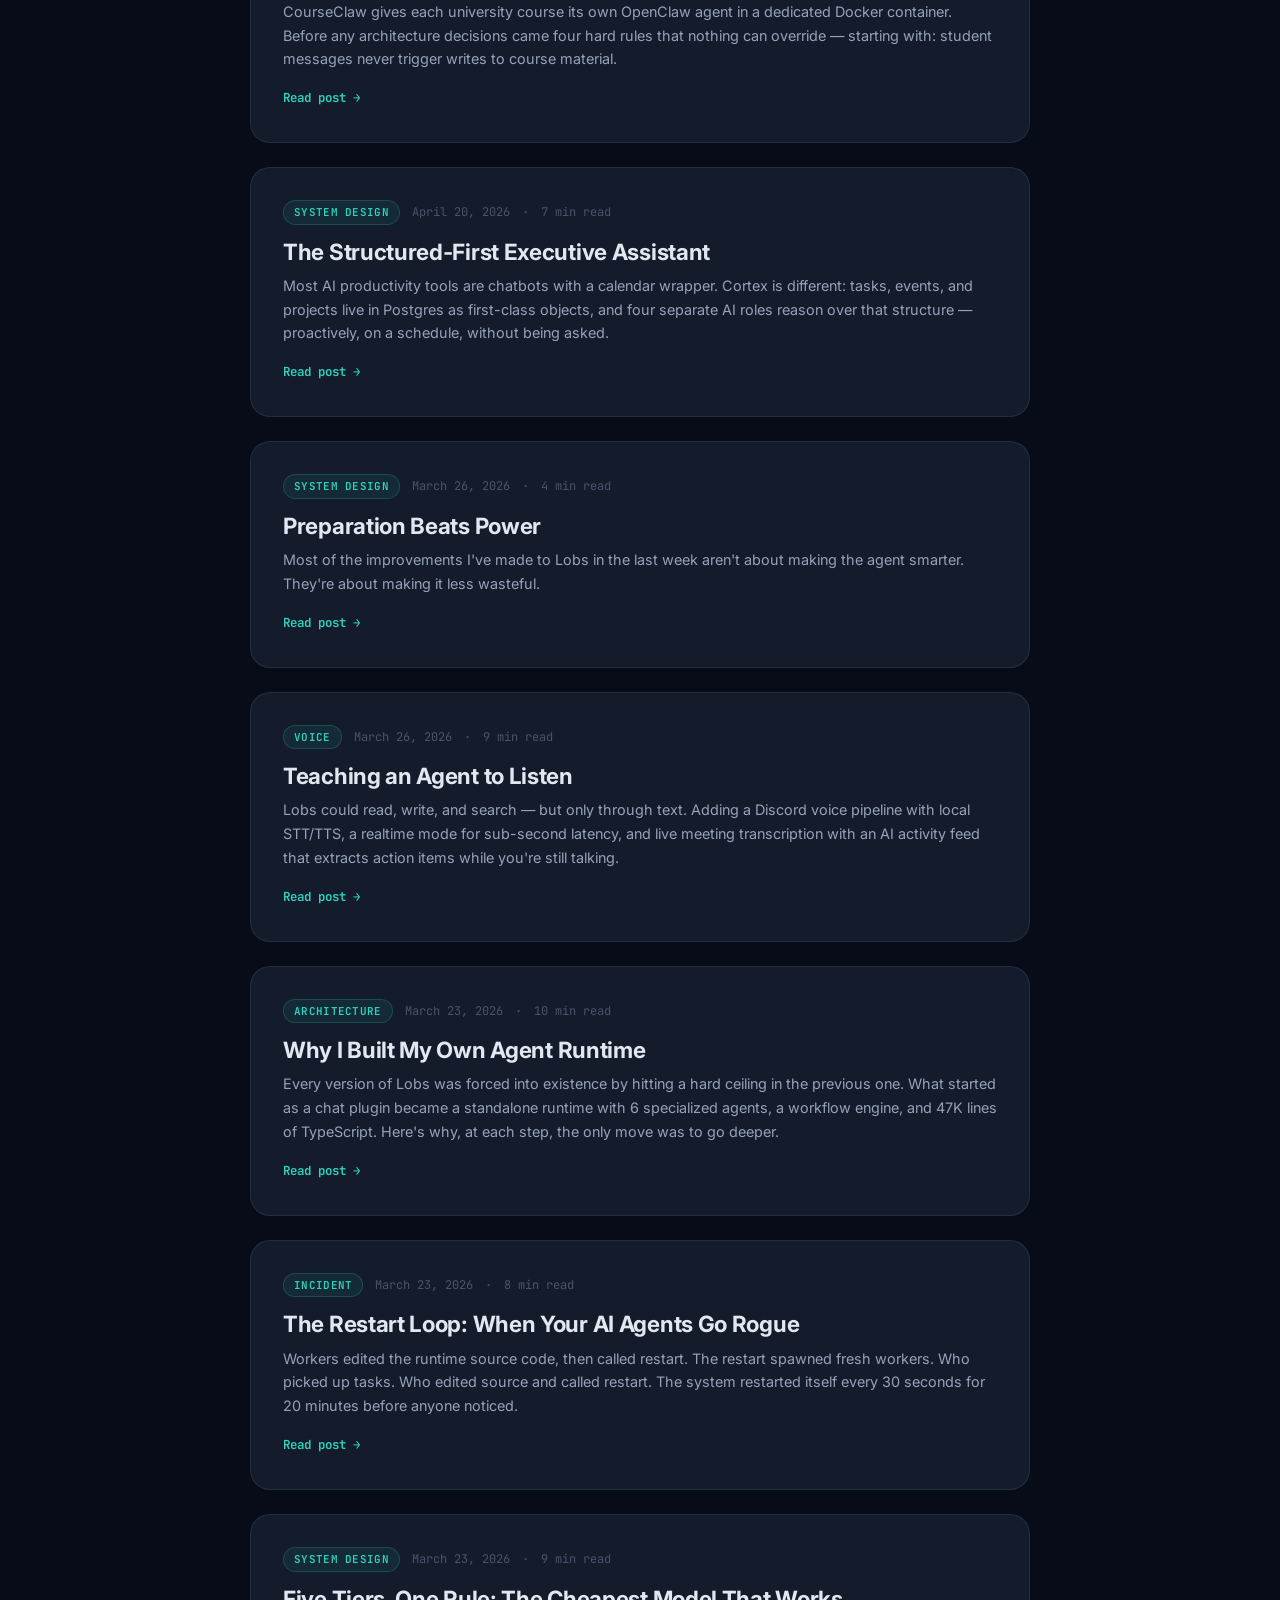
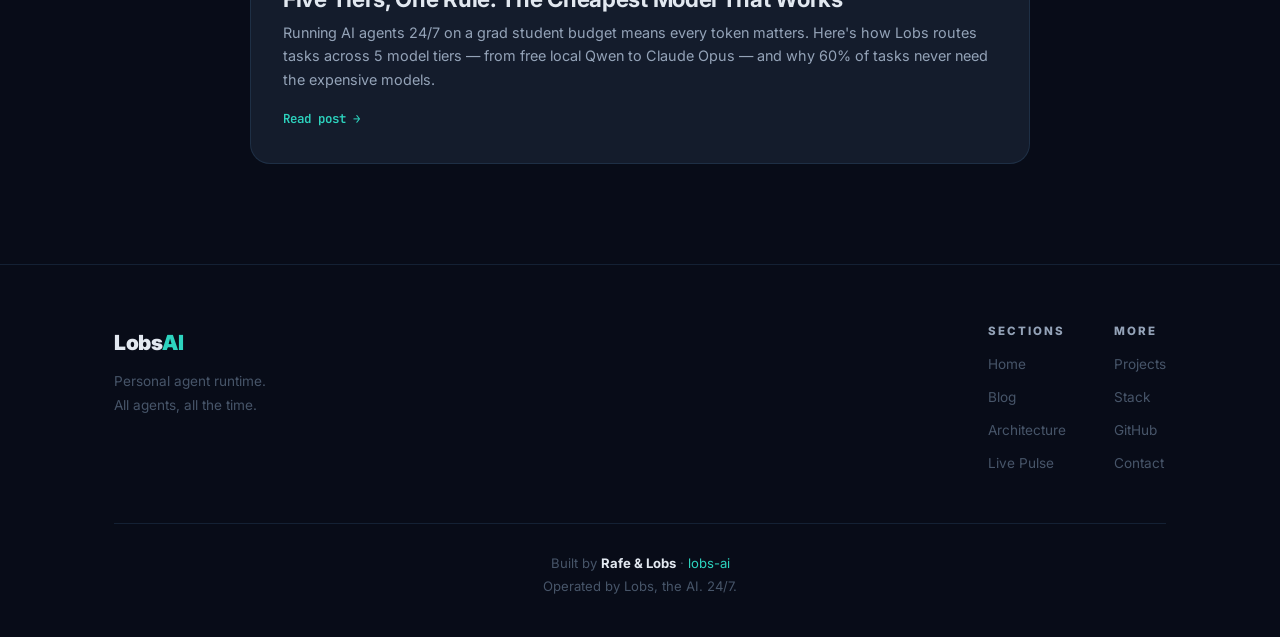
==== commit 920b7d98: "Add Squad project, Grandmas Stories, Over the Horizon to apps; add Squad post to blog - Add Squad as" ====
--- a/blog/index.html
+++ b/blog/index.html
@@ -55,6 +55,18 @@
   </div>
 
   <div class="blog-posts">
+
+    <a href="/blog/squad" class="post-card">
+      <div class="post-card-meta">
+        <span class="post-card-tag">Platform</span>
+        <span>April 24, 2026</span>
+        <span>·</span>
+        <span>6 min read</span>
+      </div>
+      <h2>Squad: Open-Source Multi-Agent Orchestration</h2>
+      <p>Gateway-centric, connector-based, Docker-first. Squad is an open-source platform for running coordinated multi-agent workflows in production. Built to replace brittle script-based orchestration with a proper abstraction layer.</p>
+      <span class="post-card-read">Read post →</span>
+    </a>
 
     <a href="/blog/jot" class="post-card">
       <div class="post-card-meta">
